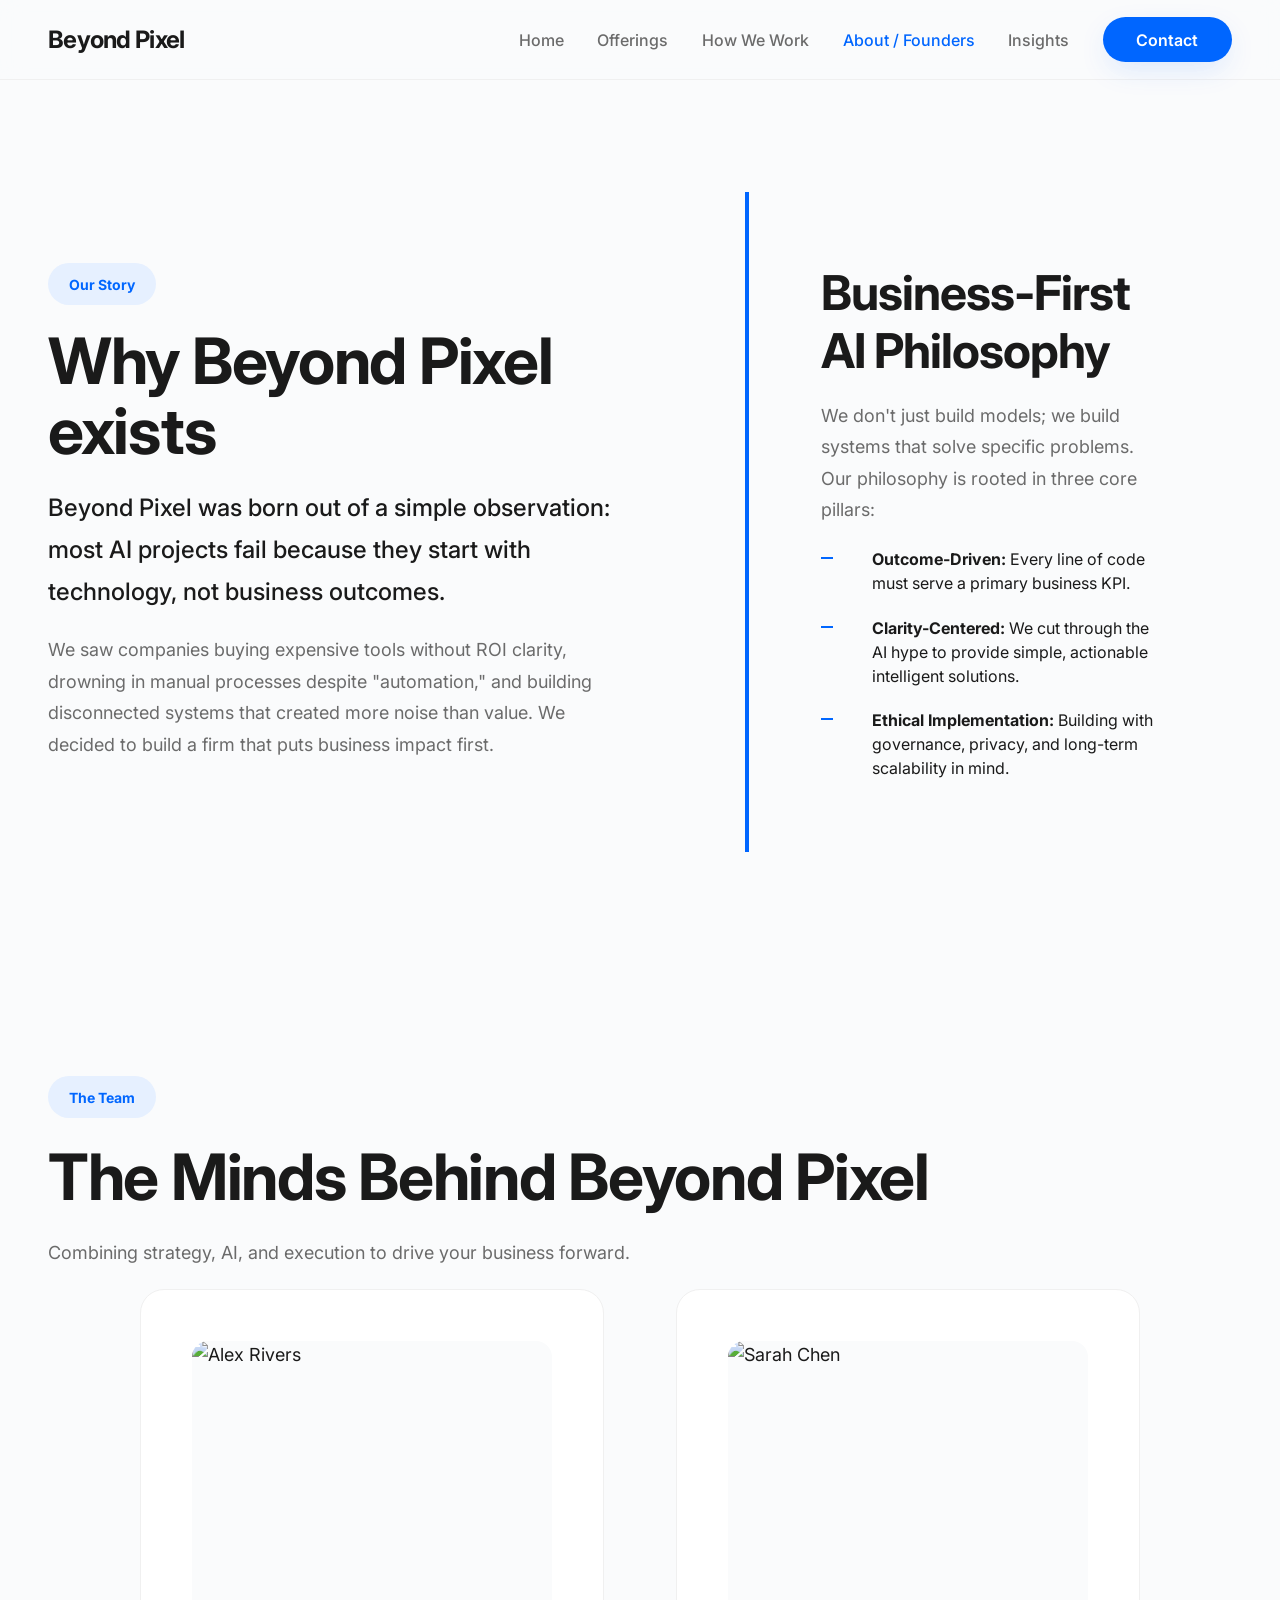
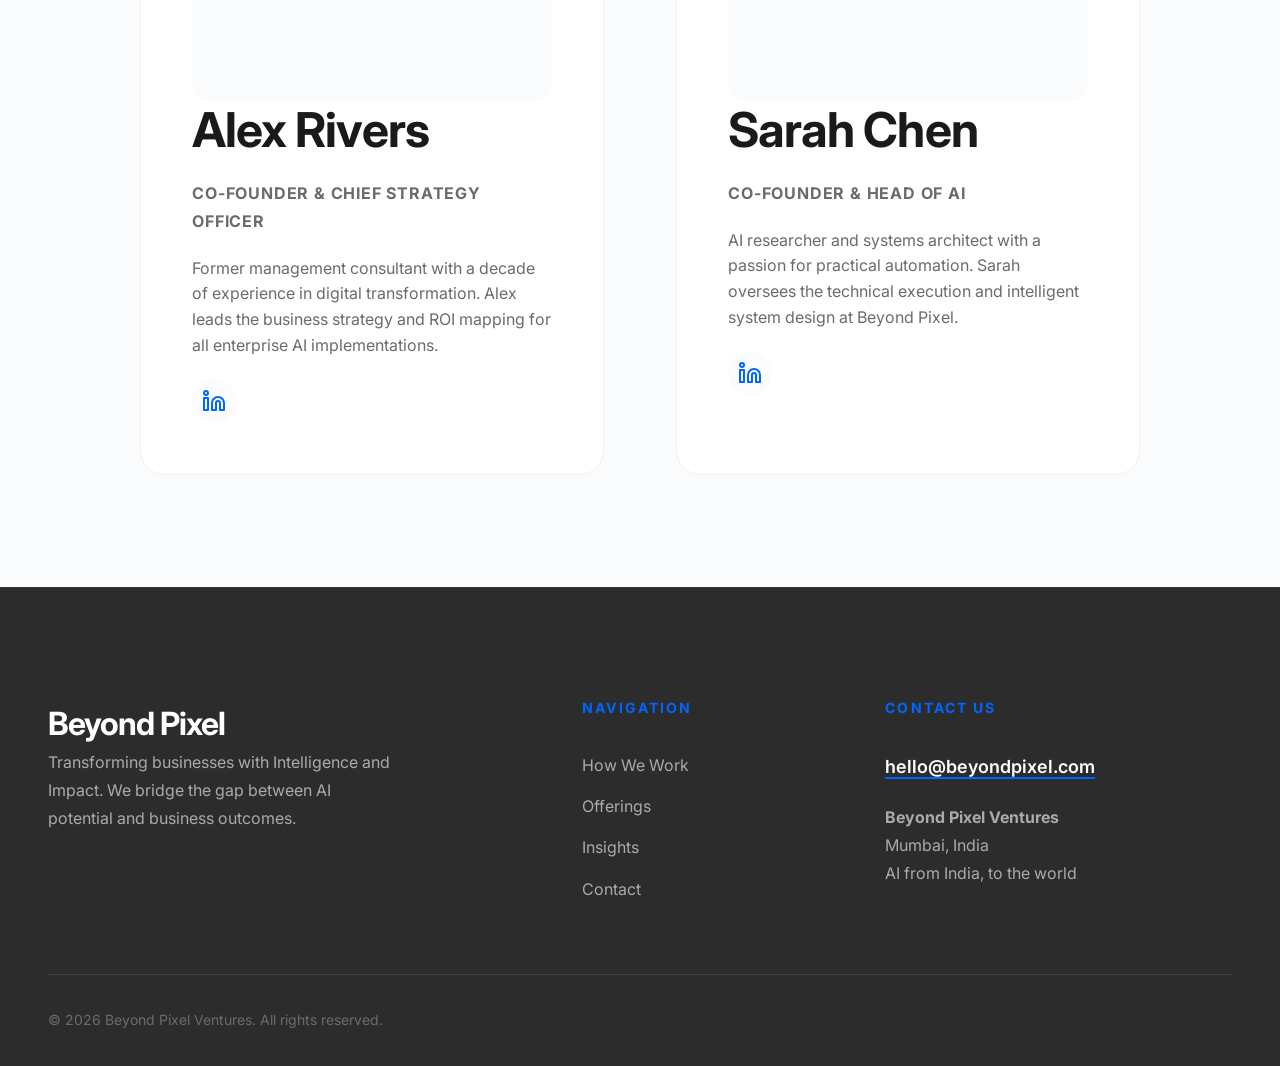
==== pages/about.html @ 6577a2a6 "First commit" ====
<!DOCTYPE html>
<html lang="en">

<head>
    <meta charset="UTF-8">
    <meta name="viewport" content="width=device-width, initial-scale=1.0">
    <meta name="description"
        content="About Beyond Pixel - Our Story and Founders. Discover why we believe in a business-first AI philosophy.">
    <title>About Us | Beyond Pixel</title>

    <!-- Google Fonts - Inter -->
    <link rel="preconnect" href="https://fonts.googleapis.com">
    <link rel="preconnect" href="https://fonts.gstatic.com" crossorigin>
    <link href="https://fonts.googleapis.com/css2?family=Inter:wght@400;500;600;700&display=swap" rel="stylesheet">

    <!-- Stylesheets -->
    <link rel="stylesheet" href="../CSS/about.css">
    <link rel="stylesheet" href="../CSS/style.css">

<body>
    <!-- Sticky Navigation -->
    <nav class="nav" id="navbar">
        <div class="nav-container">
            <a href="index.html" class="nav-logo">Beyond Pixel</a>

            <ul class="nav-menu" id="navMenu">
                <li><a href="../index.html#home" class="nav-link">Home</a></li>
                <li><a href="offerings.html" class="nav-link">Offerings</a></li>
                <li><a href="../index.html#how-we-work" class="nav-link">How We Work</a></li>
                <li><a href="about.html" class="nav-link active">About / Founders</a></li>
                <li><a href="../index.html#insights" class="nav-link">Insights</a></li>
                <li><a href="contact.html" class="btn btn-primary">Contact</a></li>
            </ul>

            <button class="nav-toggle" id="navToggle" aria-label="Toggle navigation">
                <span></span>
                <span></span>
                <span></span>
            </button>
        </div>
    </nav>

    <!-- Section 1: Company Story -->
    <section class="company-story section-lg">
        <div class="container">
            <div class="story-grid">
                <div class="story-content fade-in">
                    <span class="offering-label">Our Story</span>
                    <h1 class="mb-lg">Why Beyond Pixel exists</h1>
                    <p class="lead">Beyond Pixel was born out of a simple observation: most AI projects fail because
                        they start with technology, not business outcomes.</p>
                    <p>We saw companies buying expensive tools without ROI clarity, drowning in manual processes despite
                        "automation," and building disconnected systems that created more noise than value. We decided
                        to build a firm that puts business impact first.</p>
                </div>
                <div class="story-philosophy fade-in">
                    <div class="philosophy-card card">
                        <h3 class="text-accent">Business-First AI Philosophy</h3>
                        <p>We don't just build models; we build systems that solve specific problems. Our philosophy is
                            rooted in three core pillars:</p>
                        <ul class="philosophy-list mt-md">
                            <li>
                                <strong>Outcome-Driven:</strong> Every line of code must serve a primary business KPI.
                            </li>
                            <li>
                                <strong>Clarity-Centered:</strong> We cut through the AI hype to provide simple,
                                actionable intelligent solutions.
                            </li>
                            <li>
                                <strong>Ethical Implementation:</strong> Building with governance, privacy, and
                                long-term scalability in mind.
                            </li>
                        </ul>
                    </div>
                </div>
            </div>
        </div>
    </section>

    <!-- Section 2: Founders -->
    <section class="founders-section section-lg">
        <div class="container">
            <div class="section-header text-center mb-3xl">
                <span class="offering-label">The Team</span>
                <h2 class="fade-in">The Minds Behind Beyond Pixel</h2>
                <p class="text-secondary mt-sm fade-in">Combining strategy, AI, and execution to drive your business
                    forward.</p>
            </div>

            <div class="founders-grid">
                <!-- Founder 1 -->
                <div class="founder-card fade-in">
                    <div class="founder-image-container">
                        <img src="C:/Users/nagar/.gemini/antigravity/brain/c5e9b186-e74f-44e8-b6fa-d5fc8478a3ed/founder_male_headshot_1768330649052.png"
                            alt="Alex Rivers" class="founder-image">
                    </div>
                    <div class="founder-info text-center mt-lg">
                        <h3>Alex Rivers</h3>
                        <p class="founder-role text-accent">Co-Founder & Chief Strategy Officer</p>
                        <p class="founder-bio mt-md">Former management consultant with a decade of experience in digital
                            transformation. Alex leads the business strategy and ROI mapping for all enterprise AI
                            implementations.</p>
                        <a href="#" class="linkedin-link mt-md">
                            <svg width="24" height="24" viewBox="0 0 24 24" fill="none" stroke="currentColor"
                                stroke-width="2" stroke-linecap="round" stroke-linejoin="round">
                                <path
                                    d="M16 8a6 6 0 0 1 6 6v7h-4v-7a2 2 0 0 0-2-2 2 2 0 0 0-2 2v7h-4v-7a6 6 0 0 1 6-6z" />
                                <rect x="2" y="9" width="4" height="12" />
                                <circle cx="4" cy="4" r="2" />
                            </svg>
                        </a>
                    </div>
                </div>

                <!-- Founder 2 -->
                <div class="founder-card fade-in">
                    <div class="founder-image-container">
                        <img src="C:/Users/nagar/.gemini/antigravity/brain/c5e9b186-e74f-44e8-b6fa-d5fc8478a3ed/founder_female_headshot_1768330670884.png"
                            alt="Sarah Chen" class="founder-image">
                    </div>
                    <div class="founder-info text-center mt-lg">
                        <h3>Sarah Chen</h3>
                        <p class="founder-role text-accent">Co-Founder & Head of AI</p>
                        <p class="founder-bio mt-md">AI researcher and systems architect with a passion for practical
                            automation. Sarah oversees the technical execution and intelligent system design at Beyond
                            Pixel.</p>
                        <a href="#" class="linkedin-link mt-md">
                            <svg width="24" height="24" viewBox="0 0 24 24" fill="none" stroke="currentColor"
                                stroke-width="2" stroke-linecap="round" stroke-linejoin="round">
                                <path
                                    d="M16 8a6 6 0 0 1 6 6v7h-4v-7a2 2 0 0 0-2-2 2 2 0 0 0-2 2v7h-4v-7a6 6 0 0 1 6-6z" />
                                <rect x="2" y="9" width="4" height="12" />
                                <circle cx="4" cy="4" r="2" />
                            </svg>
                        </a>
                    </div>
                </div>
            </div>
        </div>
    </section>

    <!-- Footer -->
    <footer class="footer">
        <div class="container">
            <div class="footer-grid">
                <!-- Left: Logo & Positioning -->
                <div class="footer-brand">
                    <a href="../index.html" class="nav-logo">Beyond Pixel</a>
                    <p class="mt-sm">Transforming businesses with Intelligence and Impact. We bridge the gap between AI
                        potential and business outcomes.</p>
                </div>

                <!-- Center: Navigation Links -->
                <div class="footer-links">
                    <h4>Navigation</h4>
                 <ul>
                        <li><a href="../index.html#how-we-work">How We Work</a></li>
                        <li><a href="offerings.html">Offerings</a></li>
                        <li><a href="../index.html#insights">Insights</a></li>
                        <li><a href="../index.html#contact">Contact</a></li>
                    </ul>
                </div>

                <!-- Right: Contact & Address -->
                <div class="footer-address">
                    <h4>Contact Us</h4>
                    <p><a href="mailto:hello@beyondpixel.com" class="footer-email">hello@beyondpixel.com</a></p>
                    <div class="address-block mt-md">
                        <strong>Beyond Pixel Ventures</strong><br>
                        Mumbai, India<br>
                        <span class="text-accent">AI from India, to the world</span>
                    </div>
                </div>
            </div>

            <div class="footer-bottom text-center">
                <p>&copy; 2026 Beyond Pixel Ventures. All rights reserved.</p>
            </div>
        </div>
    </footer>

    <!-- JavaScript -->
    <script src="../JS/script.js"></script>
</body>

</html>
---- CSS/about.css ----
/* ============================================
   ABOUT PAGE SPECIFIC
   ============================================ */
.story-grid {
  display: grid;
  grid-template-columns: 1.2fr 1fr;
  gap: var(--space-3xl);
  align-items: center;
}

.story-content h1 {
  font-size: var(--font-size-3xl);
  line-height: 1.1;
}

.story-content .lead {
  font-size: var(--font-size-lg);
  font-weight: var(--font-weight-medium);
  color: var(--color-text-primary);
  margin-bottom: var(--space-md);
}

.philosophy-card {
  padding: var(--space-2xl);
  border-left: 4px solid var(--color-accent);
}

.philosophy-list {
  list-style: none;
  display: flex;
  flex-direction: column;
  gap: var(--space-md);
}

.philosophy-list li {
  position: relative;
  padding-left: var(--space-xl);
  font-size: var(--font-size-sm);
}

.philosophy-list li::before {
  content: '';
  position: absolute;
  left: 0;
  top: 10px;
  width: 12px;
  height: 2px;
  background-color: var(--color-accent);
}

/* Founders Section */
.founders-grid {
  display: grid;
  grid-template-columns: 1fr 1fr;
  gap: var(--space-2xl);
  max-width: 1000px;
  margin: 0 auto;
}

.founder-card {
  background-color: var(--color-primary-pure);
  border: 1px solid var(--color-border-light);
  border-radius: var(--radius-2xl);
  padding: var(--space-xl);
  transition: all var(--transition-base);
}

.founder-card:hover {
  transform: translateY(-8px);
  box-shadow: var(--shadow-xl);
  border-color: var(--color-border);
}

.founder-image-container {
  width: 100%;
  aspect-ratio: 1/1;
  border-radius: var(--radius-xl);
  overflow: hidden;
  background-color: var(--color-primary);
}

.founder-image {
  width: 100%;
  height: 100%;
  object-fit: cover;
  transition: transform var(--transition-smooth);
}

.founder-card:hover .founder-image {
  transform: scale(1.05);
}

.founder-role {
  font-size: var(--font-size-sm);
  font-weight: var(--font-weight-bold);
  text-transform: uppercase;
  letter-spacing: 0.05em;
}

.founder-bio {
  font-size: var(--font-size-sm);
  line-height: 1.6;
  color: var(--color-text-secondary);
}

.linkedin-link {
  display: inline-flex;
  align-items: center;
  justify-content: center;
  width: 44px;
  height: 44px;
  border-radius: var(--radius-full);
  background-color: var(--color-primary);
  color: var(--color-accent);
  transition: all var(--transition-base);
}

.linkedin-link:hover {
  background-color: var(--color-accent);
  color: var(--color-primary-pure);
  transform: translateY(-3px);
}

@media (max-width: 1024px) {
  .story-grid {
    grid-template-columns: 1fr;
    text-align: center;
  }
  
  .philosophy-card {
    text-align: left;
  }
}

@media (max-width: 768px) {
  .founders-grid {
    grid-template-columns: 1fr;
  }
}
---- CSS/style.css ----
/* ============================================
   BEYOND PIXEL - DESIGN SYSTEM
   Global Design Direction Implementation
   ============================================ */

/* ============================================
   CSS CUSTOM PROPERTIES (Design Tokens)
   ============================================ */
:root {
  /* Color Palette */
  --color-primary: #FAFBFC;           /* Off-white */
  --color-primary-pure: #FFFFFF;      /* Pure white */
  --color-accent: #0066FF;            /* Electric Blue */
  --color-accent-hover: #0052CC;      /* Darker blue for hover */
  --color-accent-light: #E6F0FF;      /* Light blue for backgrounds */
  --color-secondary: #2C2C2C;         /* Charcoal */
  --color-secondary-light: #4A4A4A;   /* Medium grey */
  --color-text-primary: #1A1A1A;      /* Almost black */
  --color-text-secondary: #6B6B6B;    /* Medium grey text */
  --color-text-muted: #9E9E9E;        /* Light grey text */
  --color-border: #E5E5E5;            /* Subtle borders */
  --color-border-light: #F0F0F0;      /* Very subtle borders */
  
  /* Typography */
  --font-primary: 'Inter', -apple-system, BlinkMacSystemFont, 'Segoe UI', sans-serif;
  --font-weight-regular: 400;
  --font-weight-medium: 500;
  --font-weight-semibold: 600;
  --font-weight-bold: 700;
  
  /* Font Sizes - Fluid Typography */
  --font-size-xs: clamp(0.75rem, 0.7rem + 0.25vw, 0.875rem);
  --font-size-sm: clamp(0.875rem, 0.8rem + 0.375vw, 1rem);
  --font-size-base: clamp(1rem, 0.95rem + 0.25vw, 1.125rem);
  --font-size-lg: clamp(1.125rem, 1rem + 0.625vw, 1.5rem);
  --font-size-xl: clamp(1.5rem, 1.3rem + 1vw, 2rem);
  --font-size-2xl: clamp(2rem, 1.6rem + 2vw, 3rem);
  --font-size-3xl: clamp(2.5rem, 2rem + 2.5vw, 4rem);
  --font-size-4xl: clamp(3rem, 2.5rem + 2.5vw, 5rem);
  
  /* Line Heights */
  --line-height-tight: 1.2;
  --line-height-normal: 1.5;
  --line-height-relaxed: 1.75;
  
  /* Spacing Scale */
  --space-xs: clamp(0.5rem, 0.45rem + 0.25vw, 0.75rem);
  --space-sm: clamp(0.75rem, 0.7rem + 0.25vw, 1rem);
  --space-md: clamp(1rem, 0.9rem + 0.5vw, 1.5rem);
  --space-lg: clamp(1.5rem, 1.3rem + 1vw, 2.5rem);
  --space-xl: clamp(2rem, 1.6rem + 2vw, 4rem);
  --space-2xl: clamp(3rem, 2.5rem + 2.5vw, 5rem);
  --space-3xl: clamp(4rem, 3rem + 5vw, 8rem);
  
  /* Layout */
  --container-max-width: 1400px;
  --container-padding: clamp(1.5rem, 4vw, 3rem);
  --nav-height: 80px;
  
  /* Border Radius */
  --radius-sm: 4px;
  --radius-md: 8px;
  --radius-lg: 12px;
  --radius-xl: 16px;
  --radius-2xl: 24px;
  --radius-full: 9999px;
  
  /* Shadows */
  --shadow-sm: 0 1px 2px 0 rgba(0, 0, 0, 0.05);
  --shadow-md: 0 4px 6px -1px rgba(0, 0, 0, 0.05), 0 2px 4px -1px rgba(0, 0, 0, 0.03);
  --shadow-lg: 0 10px 15px -3px rgba(0, 0, 0, 0.05), 0 4px 6px -2px rgba(0, 0, 0, 0.03);
  --shadow-xl: 0 20px 25px -5px rgba(0, 0, 0, 0.05), 0 10px 10px -5px rgba(0, 0, 0, 0.02);
  --shadow-accent: 0 10px 30px -5px rgba(0, 102, 255, 0.15);
  
  /* Transitions */
  --transition-fast: 150ms cubic-bezier(0.4, 0, 0.2, 1);
  --transition-base: 250ms cubic-bezier(0.4, 0, 0.2, 1);
  --transition-slow: 350ms cubic-bezier(0.4, 0, 0.2, 1);
  --transition-smooth: 500ms cubic-bezier(0.4, 0, 0.2, 1);
  
  /* Z-index Scale */
  --z-base: 1;
  --z-dropdown: 100;
  --z-sticky: 200;
  --z-fixed: 300;
  --z-modal-backdrop: 400;
  --z-modal: 500;
  --z-popover: 600;
  --z-tooltip: 700;
}

/* ============================================
   RESET & BASE STYLES
   ============================================ */
*, *::before, *::after {
  box-sizing: border-box;
  margin: 0;
  padding: 0;
}

html {
  font-size: 16px;
  scroll-behavior: smooth;
  -webkit-font-smoothing: antialiased;
  -moz-osx-font-smoothing: grayscale;
}

body {
  font-family: var(--font-primary);
  font-size: var(--font-size-base);
  font-weight: var(--font-weight-regular);
  line-height: var(--line-height-normal);
  color: var(--color-text-primary);
  background-color: var(--color-primary);
  overflow-x: hidden;
}

/* ============================================
   TYPOGRAPHY SYSTEM
   ============================================ */
h1, h2, h3, h4, h5, h6 {
  font-weight: var(--font-weight-bold);
  line-height: var(--line-height-tight);
  color: var(--color-text-primary);
  margin-bottom: var(--space-md);
  letter-spacing: -0.02em;
}

h1 { font-size: var(--font-size-4xl); }
h2 { font-size: var(--font-size-3xl); }
h3 { font-size: var(--font-size-2xl); }
h4 { font-size: var(--font-size-xl); }
h5 { font-size: var(--font-size-lg); }
h6 { font-size: var(--font-size-base); font-weight: var(--font-weight-semibold); }

p {
  margin-bottom: var(--space-md);
  color: var(--color-text-secondary);
  line-height: var(--line-height-relaxed);
}

a {
  color: var(--color-accent);
  text-decoration: none;
  transition: color var(--transition-base);
}

a:hover { color: var(--color-accent-hover); }

/* ============================================
   LAYOUT COMPONENTS
   ============================================ */

/* Container */
.container {
  max-width: var(--container-max-width);
  margin: 0 auto;
  padding: 0 var(--container-padding);
  width: 100%;
}

/* Section Spacing */
section {
  padding: var(--space-3xl) 0;
}

/* ============================================
   NAVIGATION
   ============================================ */
.nav {
  position: sticky;
  top: 0;
  left: 0;
  right: 0;
  height: var(--nav-height);
  background-color: rgba(250, 251, 252, 0.85);
  backdrop-filter: blur(12px);
  -webkit-backdrop-filter: blur(12px);
  border-bottom: 1px solid var(--color-border-light);
  z-index: var(--z-sticky);
  transition: all var(--transition-base);
}

.nav.scrolled {
  background-color: rgba(250, 251, 252, 0.95);
  box-shadow: var(--shadow-md);
}

.nav-container {
  max-width: var(--container-max-width);
  margin: 0 auto;
  padding: 0 var(--container-padding);
  height: 100%;
  display: flex;
  align-items: center;
  justify-content: space-between;
}

.nav-logo {
  font-size: var(--font-size-lg);
  font-weight: var(--font-weight-bold);
  color: var(--color-text-primary);
  letter-spacing: -0.03em;
}

.nav-menu {
  display: flex;
  align-items: center;
  gap: var(--space-lg);
  list-style: none;
}

.nav-link {
  font-size: var(--font-size-sm);
  font-weight: var(--font-weight-medium);
  color: var(--color-text-secondary);
  position: relative;
  transition: color var(--transition-base);
}

.nav-link:hover { color: var(--color-text-primary); }

.nav-link::after {
  content: '';
  position: absolute;
  bottom: -4px;
  left: 0;
  width: 0;
  height: 2px;
  background-color: var(--color-accent);
  transition: width var(--transition-base);
}

.nav-link:hover::after { width: 100%; }

/* Mobile Menu Toggle */
.nav-toggle {
  display: none;
  background: none;
  border: none;
  cursor: pointer;
  padding: var(--space-xs);
}

.nav-toggle span {
  display: block;
  width: 24px;
  height: 2px;
  background-color: var(--color-text-primary);
  margin: 5px 0;
  transition: all var(--transition-base);
}

/* ============================================
   BUTTONS
   ============================================ */
.btn {
  display: inline-flex;
  align-items: center;
  justify-content: center;
  gap: var(--space-xs);
  padding: var(--space-sm) var(--space-lg);
  font-family: var(--font-primary);
  font-size: var(--font-size-sm);
  font-weight: var(--font-weight-semibold);
  line-height: 1;
  text-align: center;
  border: none;
  border-radius: var(--radius-full);
  cursor: pointer;
  transition: all var(--transition-base);
  white-space: nowrap;
}

.btn-primary {
  background-color: var(--color-accent);
  color: var(--color-primary-pure);
  box-shadow: var(--shadow-accent);
}

.btn-primary:hover {
  background-color: var(--color-accent-hover);
  transform: translateY(-2px);
  color: white;
  box-shadow: 0 15px 35px -5px rgba(0, 102, 255, 0.25);
}

.btn-secondary {
  background-color: transparent;
  color: var(--color-text-primary);
  border: 1px solid var(--color-border);
}

.btn-secondary:hover {
  background-color: var(--color-primary-pure);
  border-color: var(--color-text-primary);
  transform: translateY(-2px);
  box-shadow: var(--shadow-md);
}

.btn-lg {
  padding: var(--space-md) var(--space-xl);
  font-size: var(--font-size-base);
}
.active{
  color: var(--color-accent);
}

/* ============================================
   ANIMATIONS
   ============================================ */

@keyframes fadeIn {
  from { opacity: 0; transform: translateY(20px); }
  to { opacity: 1; transform: translateY(0); }
}

.fade-in, .pain-point-item { 
  opacity: 0; 
  transform: translateY(20px); 
}

.fade-in.visible, .pain-point-item.visible { 
  opacity: 1; 
  transform: translateY(0);
  transition: opacity 0.8s ease-out, transform 0.8s ease-out;
}

/* Staggered transition for pain points */
.pain-point-item:nth-child(1) { transition-delay: 0.1s; }
.pain-point-item:nth-child(2) { transition-delay: 0.2s; }
.pain-point-item:nth-child(3) { transition-delay: 0.3s; }
.pain-point-item:nth-child(4) { transition-delay: 0.4s; }

@keyframes float {
  0%, 100% { transform: translateY(0px); }
  50% { transform: translateY(-20px); }
}

/* ============================================
   RESPONSIVE DESIGN (BASE)
   ============================================ */
@media (max-width: 1024px) {
  :root { --nav-height: 70px; }
  
  .nav-menu {
    position: fixed;
    top: var(--nav-height);
    left: 0;
    right: 0;
    background-color: var(--color-primary-pure);
    flex-direction: column;
    padding: var(--space-lg);
    box-shadow: var(--shadow-xl);
    transform: translateY(-100%);
    opacity: 0;
    visibility: hidden;
    transition: all var(--transition-base);
  }
  
  .nav-menu.active {
    transform: translateY(0);
    opacity: 1;
    visibility: visible;
  }
  
  .nav-toggle { display: block; }
}

@media (max-width: 768px) {
  :root { --nav-height: 60px; }
  section { padding: var(--space-2xl) 0; }
}

/* ============================================
   HERO SECTION
   ============================================ */
.hero {
  min-height: calc(100vh - var(--nav-height));
  display: flex;
  align-items: center;
  padding: 20px 0;
}

.hero-grid {
  display: grid;
  grid-template-columns: 1fr 1fr;
  gap: var(--space-3xl);
  align-items: center;
}

.hero-content { max-width: 700px; }
.hero-title { margin-bottom: var(--space-md); }

.hero-subheadline {
  font-size: var(--font-size-xl);
  font-weight: var(--font-weight-medium);
  color: var(--color-accent);
  margin-bottom: var(--space-lg);
  line-height: var(--line-height-tight);
}

.hero-description {
  font-size: var(--font-size-lg);
  color: var(--color-text-secondary);
  margin-bottom: var(--space-xl);
  max-width: 600px;
  line-height: var(--line-height-relaxed);
}

.hero-actions {
  display: flex;
  gap: var(--space-md);
  flex-wrap: wrap;
}

/* Hero Visual */
.hero-visual {
  position: relative;
  display: flex;
  align-items: center;
  justify-content: center;
}

.hero-visual-container {
  position: relative;
  width: 100%;
  max-width: 600px;
  animation: float 6s ease-in-out infinite;
}

.hero-image {
  width: 100%;
  height: auto;
  display: block;
  filter: drop-shadow(0 20px 40px rgba(0, 102, 255, 0.1));
}

.visual-overlay {
  position: absolute;
  top: 50%;
  left: 50%;
  transform: translate(-50%, -50%);
  width: 120%;
  height: 120%;
  background: radial-gradient(circle, rgba(0, 102, 255, 0.05) 0%, transparent 70%);
  pointer-events: none;
  z-index: -1;
}

/* Hero Responsive */
@media (max-width: 1024px) {
  .hero-grid { grid-template-columns: 1fr; gap: var(--space-xl); }
  .hero-visual { order: -1; }
  .hero-visual-container { max-width: 400px; margin: 0 auto; }
}

@media (max-width: 768px) {
  .hero { min-height: auto; padding: var(--space-2xl) 0; }
  .hero-actions { flex-direction: column; width: 100%; }
  .hero-actions .btn { width: 100%; }
}

/* ============================================
   PROBLEM STATEMENT SECTION
   ============================================ */
.problem-section {
  background-color: var(--color-primary-pure);
  border-top: 1px solid var(--color-border-light);
  border-bottom: 1px solid var(--color-border-light);
}

.problem-headline {
  max-width: 800px;
  margin-left: auto;
  margin-right: auto;
  font-size: var(--font-size-3xl);
  line-height: 1.1;
}

.pain-points-grid {
  display: grid;
  grid-template-columns: repeat(4, 1fr);
  gap: var(--space-xl);
  max-width: 1200px;
  margin-left: auto;
  margin-right: auto;
}

.pain-point-item {
  display: flex;
  flex-direction: column;
  align-items: center;
  gap: var(--space-md);
  padding: var(--space-lg);
  transition: all var(--transition-base);
}

.pain-point-icon {
  color: var(--color-accent);
  display: flex;
  align-items: center;
  justify-content: center;
  width: 64px;
  height: 64px;
  background-color: var(--color-accent-light);
  border-radius: var(--radius-lg);
  margin-bottom: var(--space-sm);
  transition: all var(--transition-base);
}

.pain-point-item:hover .pain-point-icon {
  transform: translateY(-5px);
  background-color: var(--color-accent);
  color: var(--color-primary-pure);
  box-shadow: var(--shadow-accent);
}

.pain-point-text {
  font-size: var(--font-size-sm);
  font-weight: var(--font-weight-medium);
  color: var(--color-text-primary);
  line-height: 1.4;
  margin-bottom: 0;
}

@media (max-width: 1024px) {
  .pain-points-grid {
    grid-template-columns: repeat(2, 1fr);
  }
}

@media (max-width: 640px) {
  .pain-points-grid {
    grid-template-columns: 1fr;
    gap: var(--space-md);
  }
  
  .pain-point-item {
    padding: var(--space-md);
  }
}

/* ============================================
   OFFERINGS SECTION
   ============================================ */
.offerings-section {
  background-color: var(--color-primary);
}

.offerings-grid {
  display: grid;
  grid-template-columns: 1fr 1fr;
  gap: var(--space-2xl);
  max-width: 1200px;
  margin: 0 auto;
}

.offering-card {
  background-color: var(--color-primary-pure);
  border: 1px solid var(--color-border-light);
  border-radius: var(--radius-2xl);
  padding: var(--space-2xl);
  display: flex;
  flex-direction: column;
  height: 100%;
  transition: transform var(--transition-base), box-shadow var(--transition-base);
}

.offering-card:hover {
  transform: translateY(-8px);
  box-shadow: var(--shadow-xl);
  border-color: var(--color-border);
}

.offering-label {
  display: inline-block;
  padding: var(--space-xs) var(--space-md);
  background-color: var(--color-accent-light);
  color: var(--color-accent);
  font-size: var(--font-size-xs);
  font-weight: var(--font-weight-bold);
  border-radius: var(--radius-full);
  margin-bottom: var(--space-md);
}

.offering-bullets {
  list-style: none;
  margin: var(--space-lg) 0;
  display: flex;
  flex-direction: column;
  gap: var(--space-sm);
}

.offering-bullets li {
  display: flex;
  align-items: center;
  gap: var(--space-sm);
  color: var(--color-text-secondary);
  font-size: var(--font-size-sm);
}

.offering-bullets li svg {
  color: var(--color-accent);
}

/* Pipeline Visual */
.pipeline-visual {
  display: flex;
  align-items: center;
  justify-content: space-between;
  padding: var(--space-lg);
  background-color: var(--color-primary);
  border-radius: var(--radius-xl);
  margin: var(--space-xl) 0;
}

.pipeline-step {
  display: flex;
  flex-direction: column;
  align-items: center;
  gap: var(--space-xs);
  text-align: center;
}

.pipeline-step .step-label {
  font-size: 10px;
  text-transform: uppercase;
  letter-spacing: 0.05em;
  font-weight: var(--font-weight-bold);
  color: var(--color-text-muted);
}

.pipeline-step .step-icon {
  width: 44px;
  height: 44px;
  background-color: var(--color-primary-pure);
  border-radius: var(--radius-md);
  display: flex;
  align-items: center;
  justify-content: center;
  color: var(--color-accent);
  box-shadow: var(--shadow-sm);
}

.pipeline-connector {
  flex-grow: 1;
  height: 2px;
  background: repeating-linear-gradient(90deg, var(--color-border) 0, var(--color-border) 4px, transparent 4px, transparent 8px);
  margin: 0 var(--space-sm);
  margin-top: 20px;
}

/* Framework Visual */
.framework-visual {
  display: grid;
  grid-template-columns: repeat(3, 1fr);
  gap: var(--space-md);
  margin: var(--space-xl) 0;
}

.framework-step {
  padding: var(--space-md);
  background-color: var(--color-primary);
  border-radius: var(--radius-lg);
  position: relative;
  display: flex;
  flex-direction: column;
  align-items: start;
}

.framework-number {
  width: 30px;
  height: 24px;
  background-color: var(--color-accent);
  color: var(--color-primary-pure);
  border-radius: var(--radius-full);
  display: flex;
  align-items: center;
  justify-content: center;
  font-size: 12px;
  font-weight: var(--font-weight-bold);
}

.framework-step h4 {
  font-size: var(--font-size-base);
  margin-bottom: var(--space-xs);
}

.framework-step p {
  font-size: 12px;
  line-height: 1.4;
  margin-bottom: 0;
}

@media (max-width: 1024px) {
  .offerings-grid {
    grid-template-columns: 1fr;
    gap: var(--space-xl);
  }
}

@media (max-width: 640px) {
  .framework-visual {
    grid-template-columns: 1fr;
  }
  
  .pipeline-visual {
    flex-direction: column;
    gap: var(--space-md);
  }
  
  .pipeline-connector {
    width: 2px;
    height: 20px;
    margin: 0;
  }
}

/* ============================================
   HOW WE WORK SECTION
   ============================================ */
.work-section {
  background-color: var(--color-primary-pure);
  border-top: 1px solid var(--color-border-light);
}

.work-steps-container {
  display: flex;
  justify-content: space-between;
  align-items: flex-start;
  max-width: 1200px;
  margin: 0 auto;
  gap: var(--space-md);
}

.work-step {
  flex: 1;
  text-align: center;
  display: flex;
  flex-direction: column;
  align-items: center;
  position: relative;
}

.work-icon-wrapper {
  width: 80px;
  height: 80px;
  background-color: var(--color-primary);
  border-radius: var(--radius-2xl);
  display: flex;
  align-items: center;
  justify-content: center;
  color: var(--color-accent);
  margin-bottom: var(--space-lg);
  position: relative;
  transition: all var(--transition-base);
  box-shadow: var(--shadow-sm);
}

.work-step:hover .work-icon-wrapper {
  color: var(--color-primary-pure);
  background-color: var(--color-accent);
  transform: scale(1.1);
  box-shadow: var(--shadow-accent);
}

.work-step-number {
  position: absolute;
  top: -5px;
  right: -5px;
  width: 28px;
  height: 28px;
  background-color: var(--color-secondary);
  color: var(--color-primary-pure);
  border-radius: var(--radius-full);
  display: flex;
  align-items: center;
  justify-content: center;
  font-size: 12px;
  font-weight: var(--font-weight-bold);
  border: 2px solid var(--color-primary-pure);
}

.work-step h4 {
  font-size: var(--font-size-base);
  margin-bottom: var(--space-sm);
  color: var(--color-text-primary);
}

.work-step p {
  font-size: var(--font-size-sm);
  color: var(--color-text-secondary);
  line-height: 1.5;
  max-width: 220px;
}

.work-connector {
  flex-grow: 1;
  height: 2px;
  background-color: var(--color-border-light);
  margin-top: 40px;
  position: relative;
}

.work-connector::after {
  content: '';
  position: absolute;
  top: 50%;
  right: 0;
  transform: translateY(-50%);
  width: 8px;
  height: 8px;
  border-top: 2px solid var(--color-border-light);
  border-right: 2px solid var(--color-border-light);
  transform: rotate(45deg) translateY(-50%);
}

@media (max-width: 1024px) {
  .work-steps-container {
    flex-wrap: wrap;
    gap: var(--space-xl);
  }
  
  .work-step {
    flex: 1 1 40%;
  }
  
  .work-connector {
    display: none;
  }
}

@media (max-width: 640px) {
  .work-step {
    flex: 1 1 100%;
  }
}

/* ============================================
   TRUST & CREDIBILITY SECTION
   ============================================ */
.trust-section {
  background-color: var(--color-primary);
}

.case-card {
  position: relative;
  background-color: var(--color-primary-pure);
  border: 1px solid var(--color-border-light);
  border-radius: var(--radius-xl);
  padding: var(--space-xl);
  height: 100%;
  display: flex;
  flex-direction: column;
  transition: all var(--transition-base);
  overflow: hidden;
}

.case-card:hover {
  transform: translateY(-5px);
  box-shadow: var(--shadow-lg);
  border-color: var(--color-border);
}

.case-card-badge {
  position: absolute;
  top: var(--space-md);
  right: var(--space-md);
  padding: 4px 12px;
  background-color: var(--color-secondary);
  color: var(--color-primary-pure);
  font-size: 10px;
  font-weight: var(--font-weight-bold);
  border-radius: var(--radius-full);
  text-transform: uppercase;
  letter-spacing: 1px;
}

.case-card-content h3 {
  font-size: var(--font-size-lg);
  margin-bottom: var(--space-sm);
  max-width: 90%;
}

.case-card-content p {
  font-size: var(--font-size-sm);
  margin-bottom: 0;
}

/* ============================================
   NEWSLETTER SECTION
   ============================================ */
.newsletter-section {
  background-color: var(--color-secondary);
  padding: var(--space-3xl) 0;
  color: var(--color-primary-pure);
}

.newsletter-grid {
  display: grid;
  grid-template-columns: 1fr 1fr;
  align-items: center;
  gap: var(--space-2xl);
}

.newsletter-content h2 {
  color: var(--color-primary-pure);
  margin-bottom: var(--space-sm);
}

.newsletter-content p {
  color: var(--color-text-muted);
  font-size: var(--font-size-base);
  margin-bottom: 0;
}

.newsletter-form {
  display: flex;
  gap: var(--space-sm);
  background-color: rgba(255, 255, 255, 0.05);
  padding: var(--space-xs);
  border-radius: var(--radius-full);
  border: 1px solid rgba(255, 255, 255, 0.1);
}

.newsletter-input {
  flex: 1;
  background: transparent;
  border: none;
  padding: 0 var(--space-lg);
  color: var(--color-primary-pure);
  font-family: var(--font-primary);
  font-size: var(--font-size-sm);
}

.newsletter-input:focus {
  outline: none;
}

.newsletter-input::placeholder {
  color: rgba(255, 255, 255, 0.4);
}

@media (max-width: 1024px) {
  .newsletter-grid {
    grid-template-columns: 1fr;
    text-align: center;
    gap: var(--space-xl);
  }
}

@media (max-width: 640px) {
  .newsletter-form {
    flex-direction: column;
    background: transparent;
    border: none;
    padding: 0;
    border-radius: 0;
    gap: var(--space-md);
  }
  
  .newsletter-input {
    background-color: rgba(255, 255, 255, 0.05);
    border: 1px solid rgba(255, 255, 255, 0.1);
    border-radius: var(--radius-full);
    height: 56px;
  }
  
  .newsletter-form .btn {
    width: 100%;
    height: 56px;
  }
}

/* ============================================
   FOOTER
   ============================================ */
.footer {
  background-color: var(--color-secondary);
  padding: var(--space-3xl) 0 var(--space-lg);
  color: var(--color-primary-pure);
  border-top: 1px solid rgba(255, 255, 255, 0.05);
}

.footer-grid {
  display: grid;
  grid-template-columns: 2fr 1fr 1.5fr;
  gap: var(--space-2xl);
  margin-bottom: var(--space-2xl);
}

.footer-brand .nav-logo {
  color: var(--color-primary-pure);
  font-size: var(--font-size-xl);
  margin-bottom: var(--space-sm);
  text-decoration: none;
  font-weight: var(--font-weight-bold);
}

.footer-brand p {
  max-width: 350px;
  font-size: var(--font-size-sm);
  color: rgba(255, 255, 255, 0.6);
  line-height: var(--line-height-relaxed);
}

.footer-links h4,
.footer-address h4 {
  font-size: var(--font-size-xs);
  font-weight: var(--font-weight-bold);
  text-transform: uppercase;
  letter-spacing: 0.15em;
  margin-bottom: var(--space-lg);
  color: var(--color-accent);
}

.footer-links ul {
  list-style: none;
  display: flex;
  flex-direction: column;
  gap: var(--space-sm);
}

.footer-links a {
  color: rgba(255, 255, 255, 0.6);
  font-size: var(--font-size-sm);
  text-decoration: none;
  transition: all var(--transition-base);
}

.footer-links a:hover {
  color: var(--color-primary-pure);
  padding-left: 5px;
}

.footer-email {
  font-size: var(--font-size-base);
  font-weight: var(--font-weight-semibold);
  color: var(--color-primary-pure);
  text-decoration: none;
  border-bottom: 2px solid var(--color-accent);
  transition: all var(--transition-base);
}

.footer-email:hover {
  background-color: var(--color-accent);
  color: var(--color-primary-pure);
  padding: 2px 8px;
  border-radius: 4px;
}

.address-block {
  font-size: var(--font-size-sm);
  color: rgba(255, 255, 255, 0.6);
  line-height: var(--line-height-relaxed);
}

.footer-bottom {
  padding-top: var(--space-lg);
  border-top: 1px solid rgba(255, 255, 255, 0.1);
}

.footer-bottom p {
  font-size: var(--font-size-xs);
  color: rgba(255, 255, 255, 0.3);
  margin-bottom: 0;
}

@media (max-width: 1024px) {
  .footer-grid {
    grid-template-columns: 1fr 1fr;
    gap: var(--space-xl);
  }
}

@media (max-width: 640px) {
  .footer-grid {
    grid-template-columns: 1fr;
    text-align: center;
  }
  
  .footer-brand p {
    margin: var(--space-sm) auto 0;
  }
  
  .footer-links ul {
    align-items: center;
  }
}

/* ============================================
   ACCESSIBILITY & UTILS
   ============================================ */
.sr-only {
  position: absolute;
  width: 1px;
  height: 1px;
  padding: 0;
  margin: -1px;
  overflow: hidden;
  clip: rect(0, 0, 0, 0);
  white-space: nowrap;
  border-width: 0;
}

*:focus-visible {
  outline: 2px solid var(--color-accent);
  outline-offset: 2px;
}

@media (prefers-reduced-motion: reduce) {
  *, *::before, *::after {
    animation-duration: 0.01ms !important;
    animation-iteration-count: 1 !important;
    transition-duration: 0.01ms !important;
  }
}
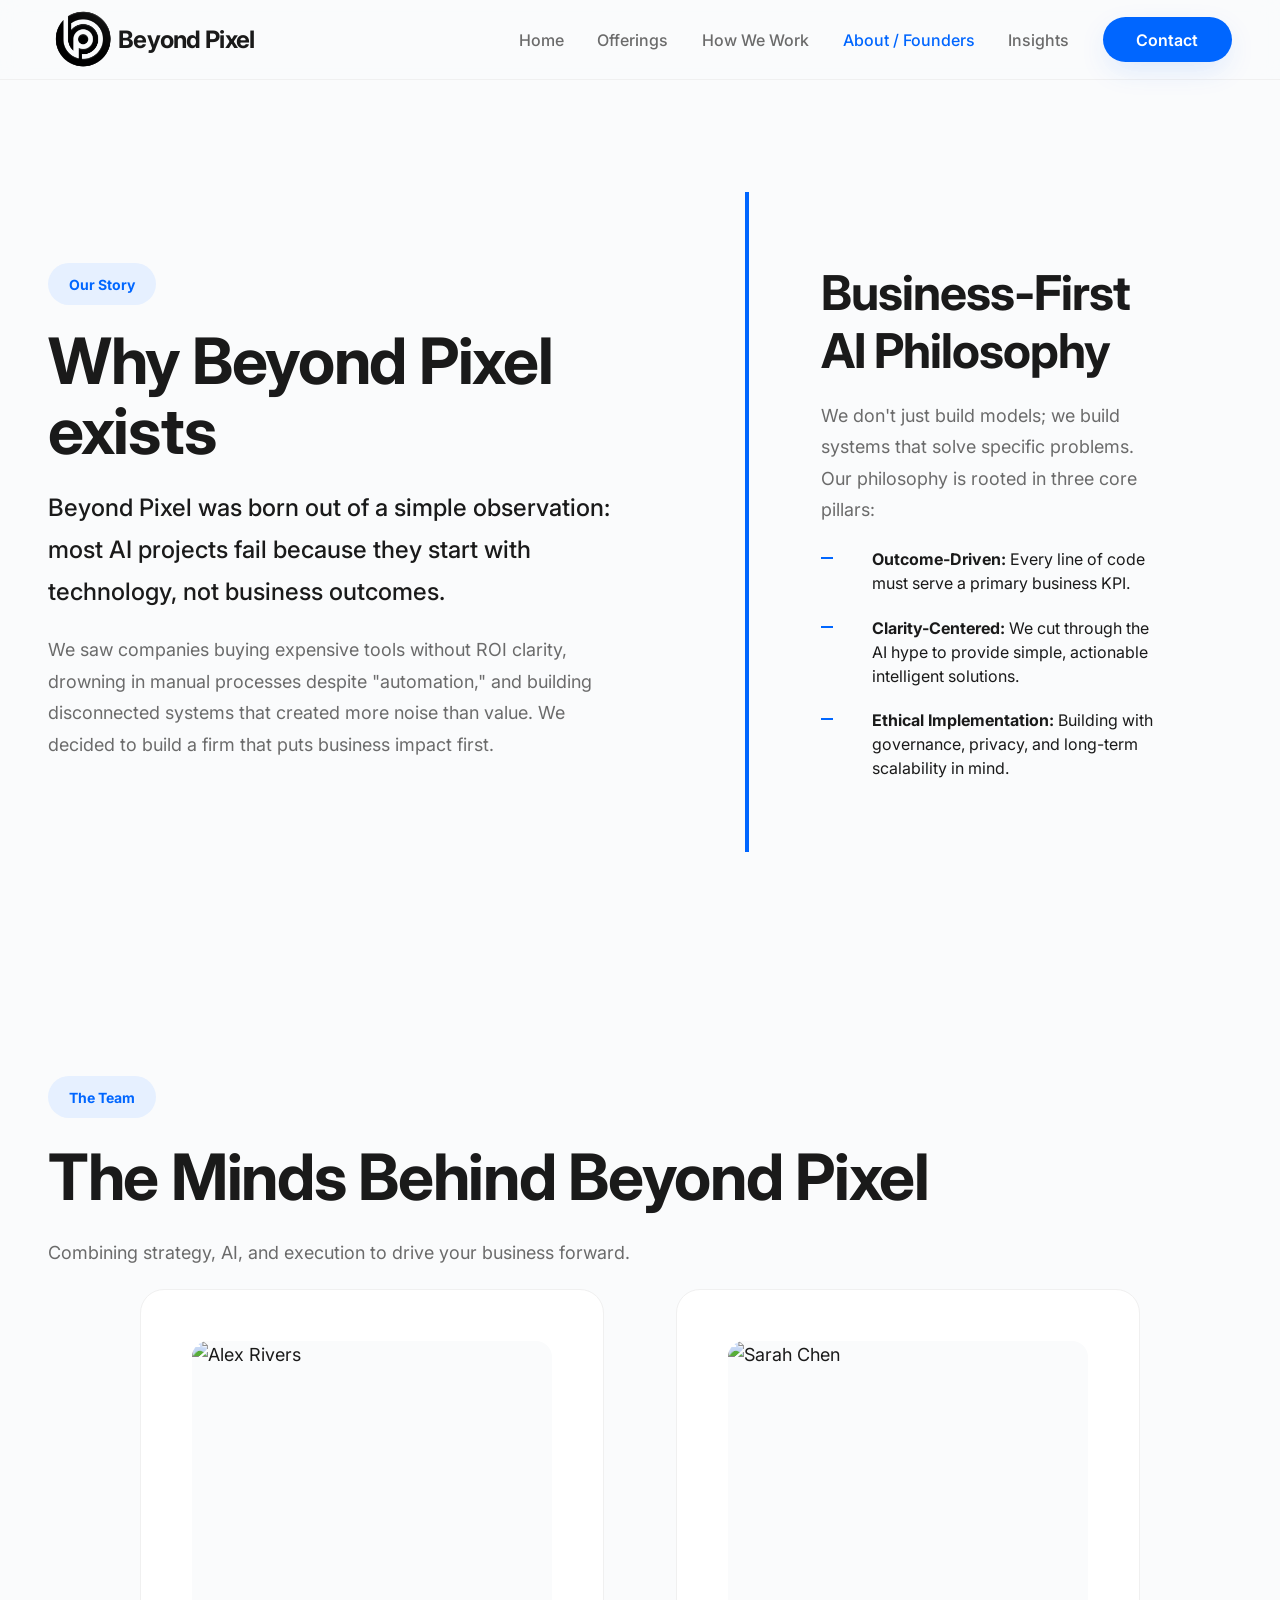
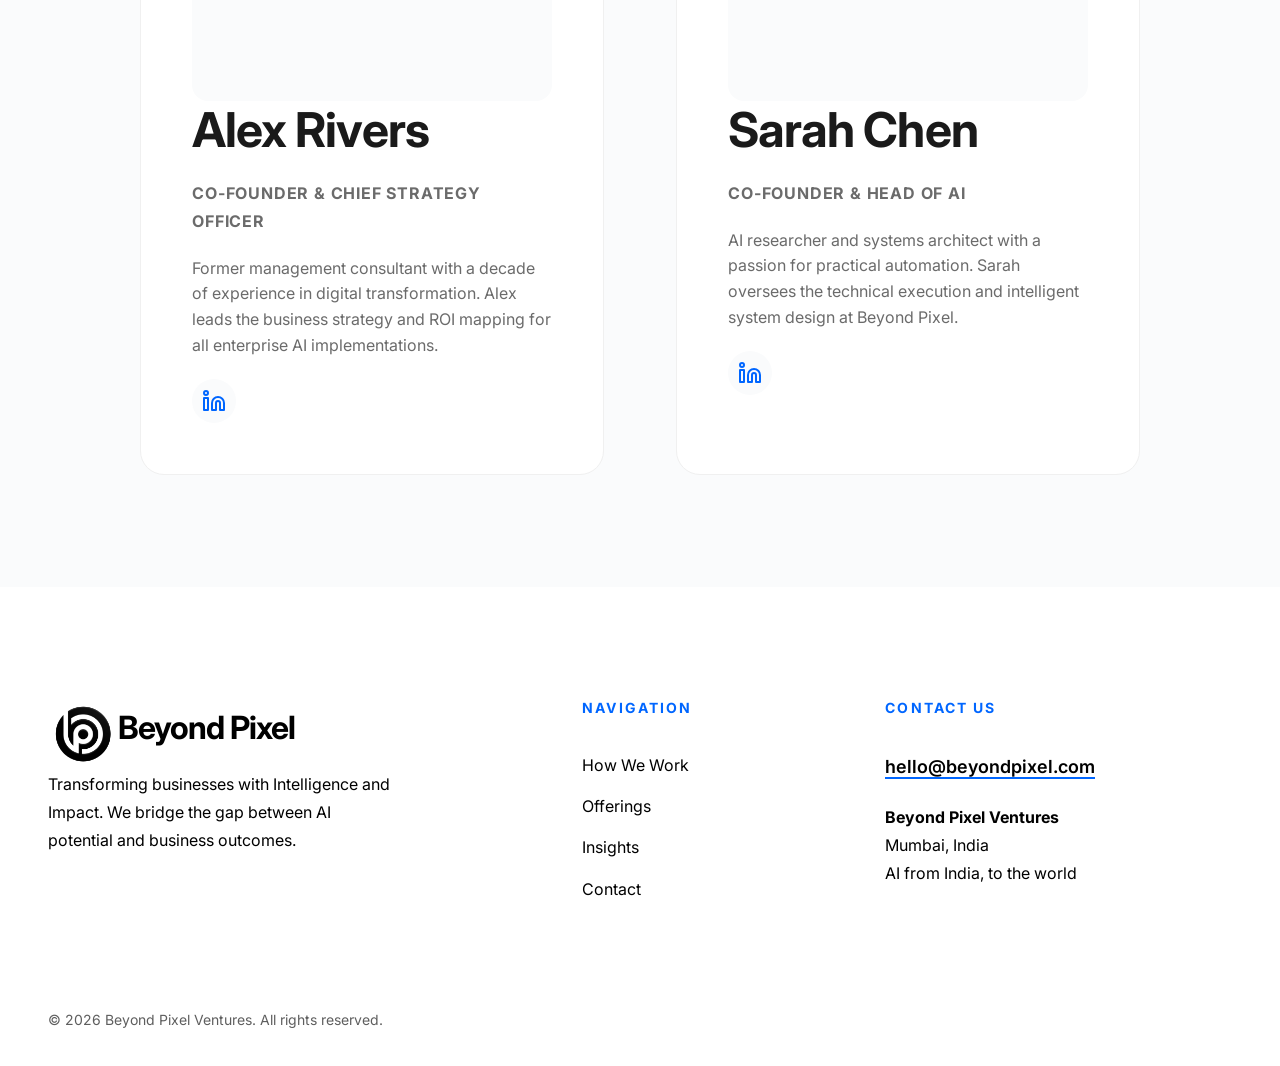
==== commit 6f3d064f: "logo added" ====
--- a/pages/about.html
+++ b/pages/about.html
@@ -21,8 +21,10 @@
     <!-- Sticky Navigation -->
     <nav class="nav" id="navbar">
         <div class="nav-container">
-            <a href="index.html" class="nav-logo">Beyond Pixel</a>
-
+              <div class="flex">
+                            <img src="../images/logo.png" alt="logo" class="logo">
+            <a href="#" class="nav-logo">Beyond Pixel</a>
+            </div>
             <ul class="nav-menu" id="navMenu">
                 <li><a href="../index.html#home" class="nav-link">Home</a></li>
                 <li><a href="offerings.html" class="nav-link">Offerings</a></li>
@@ -145,7 +147,10 @@
             <div class="footer-grid">
                 <!-- Left: Logo & Positioning -->
                 <div class="footer-brand">
-                    <a href="../index.html" class="nav-logo">Beyond Pixel</a>
+                        <div class="flex">
+                        <img src="../images/logo.png" alt="image" class="logo">
+                    <a href="#" class="nav-logo">Beyond Pixel</a>
+                    </div>
                     <p class="mt-sm">Transforming businesses with Intelligence and Impact. We bridge the gap between AI
                         potential and business outcomes.</p>
                 </div>
--- a/CSS/style.css
+++ b/CSS/style.css
@@ -53,7 +53,7 @@
   --space-3xl: clamp(4rem, 3rem + 5vw, 8rem);
   
   /* Layout */
-  --container-max-width: 1400px;
+  --container-max-width: 1450px;
   --container-padding: clamp(1.5rem, 4vw, 3rem);
   --nav-height: 80px;
   
@@ -92,7 +92,7 @@
 /* ============================================
    RESET & BASE STYLES
    ============================================ */
-*, *::before, *::after {
+*, *::after {
   box-sizing: border-box;
   margin: 0;
   padding: 0;
@@ -106,6 +106,7 @@
 }
 
 body {
+  width: 100vw;
   font-family: var(--font-primary);
   font-size: var(--font-size-base);
   font-weight: var(--font-weight-regular);
@@ -168,6 +169,7 @@
    NAVIGATION
    ============================================ */
 .nav {
+  width: 100%;
   position: sticky;
   top: 0;
   left: 0;
@@ -181,6 +183,7 @@
   transition: all var(--transition-base);
 }
 
+
 .nav.scrolled {
   background-color: rgba(250, 251, 252, 0.95);
   box-shadow: var(--shadow-md);
@@ -188,12 +191,20 @@
 
 .nav-container {
   max-width: var(--container-max-width);
+  width: 100%;
   margin: 0 auto;
   padding: 0 var(--container-padding);
   height: 100%;
   display: flex;
   align-items: center;
   justify-content: space-between;
+}
+ .logo{
+  width: 70px;
+}
+.flex{
+  display: flex;
+  align-items: center;
 }
 
 .nav-logo {
@@ -407,6 +418,13 @@
   max-width: 600px;
   line-height: var(--line-height-relaxed);
 }
+.cursor {
+  animation: blink 1s step-start infinite;
+}
+
+@keyframes blink {
+  50% { opacity: 0; }
+}
 
 .hero-actions {
   display: flex;
@@ -451,7 +469,7 @@
 /* Hero Responsive */
 @media (max-width: 1024px) {
   .hero-grid { grid-template-columns: 1fr; gap: var(--space-xl); }
-  .hero-visual { order: -1; }
+  .hero-visual { order: 1; }
   .hero-visual-container { max-width: 400px; margin: 0 auto; }
 }
 
@@ -961,15 +979,15 @@
   }
   
   .newsletter-input {
+    height: 70px;
     background-color: rgba(255, 255, 255, 0.05);
     border: 1px solid rgba(255, 255, 255, 0.1);
     border-radius: var(--radius-full);
-    height: 56px;
   }
   
   .newsletter-form .btn {
     width: 100%;
-    height: 56px;
+    height: 70px;
   }
 }
 
@@ -977,9 +995,9 @@
    FOOTER
    ============================================ */
 .footer {
-  background-color: var(--color-secondary);
+  background-color: white;
   padding: var(--space-3xl) 0 var(--space-lg);
-  color: var(--color-primary-pure);
+  color: black;
   border-top: 1px solid rgba(255, 255, 255, 0.05);
 }
 
@@ -988,10 +1006,11 @@
   grid-template-columns: 2fr 1fr 1.5fr;
   gap: var(--space-2xl);
   margin-bottom: var(--space-2xl);
+
 }
 
 .footer-brand .nav-logo {
-  color: var(--color-primary-pure);
+  color: black;
   font-size: var(--font-size-xl);
   margin-bottom: var(--space-sm);
   text-decoration: none;
@@ -1001,7 +1020,7 @@
 .footer-brand p {
   max-width: 350px;
   font-size: var(--font-size-sm);
-  color: rgba(255, 255, 255, 0.6);
+  color: black;
   line-height: var(--line-height-relaxed);
 }
 
@@ -1023,21 +1042,35 @@
 }
 
 .footer-links a {
-  color: rgba(255, 255, 255, 0.6);
+  color: black;
   font-size: var(--font-size-sm);
   text-decoration: none;
   transition: all var(--transition-base);
-}
-
+  position: relative;
+}
+.footer-links a::before{
+  content: '';
+  width: 0%;
+  height: 1px;
+  position: absolute;
+  top: 100%;
+  left: 0%;
+  background-color: black;
+  z-index: 10;
+  transition: all 0.4s ease-in;
+  transform-origin: center;
+}
 .footer-links a:hover {
-  color: var(--color-primary-pure);
   padding-left: 5px;
+}
+.footer-links a:hover::before {
+ width: 100%;
 }
 
 .footer-email {
   font-size: var(--font-size-base);
   font-weight: var(--font-weight-semibold);
-  color: var(--color-primary-pure);
+  color: black;
   text-decoration: none;
   border-bottom: 2px solid var(--color-accent);
   transition: all var(--transition-base);
@@ -1052,7 +1085,7 @@
 
 .address-block {
   font-size: var(--font-size-sm);
-  color: rgba(255, 255, 255, 0.6);
+  color: black;
   line-height: var(--line-height-relaxed);
 }
 
@@ -1063,7 +1096,7 @@
 
 .footer-bottom p {
   font-size: var(--font-size-xs);
-  color: rgba(255, 255, 255, 0.3);
+  color: rgba(15, 15, 15, 0.671);
   margin-bottom: 0;
 }
 
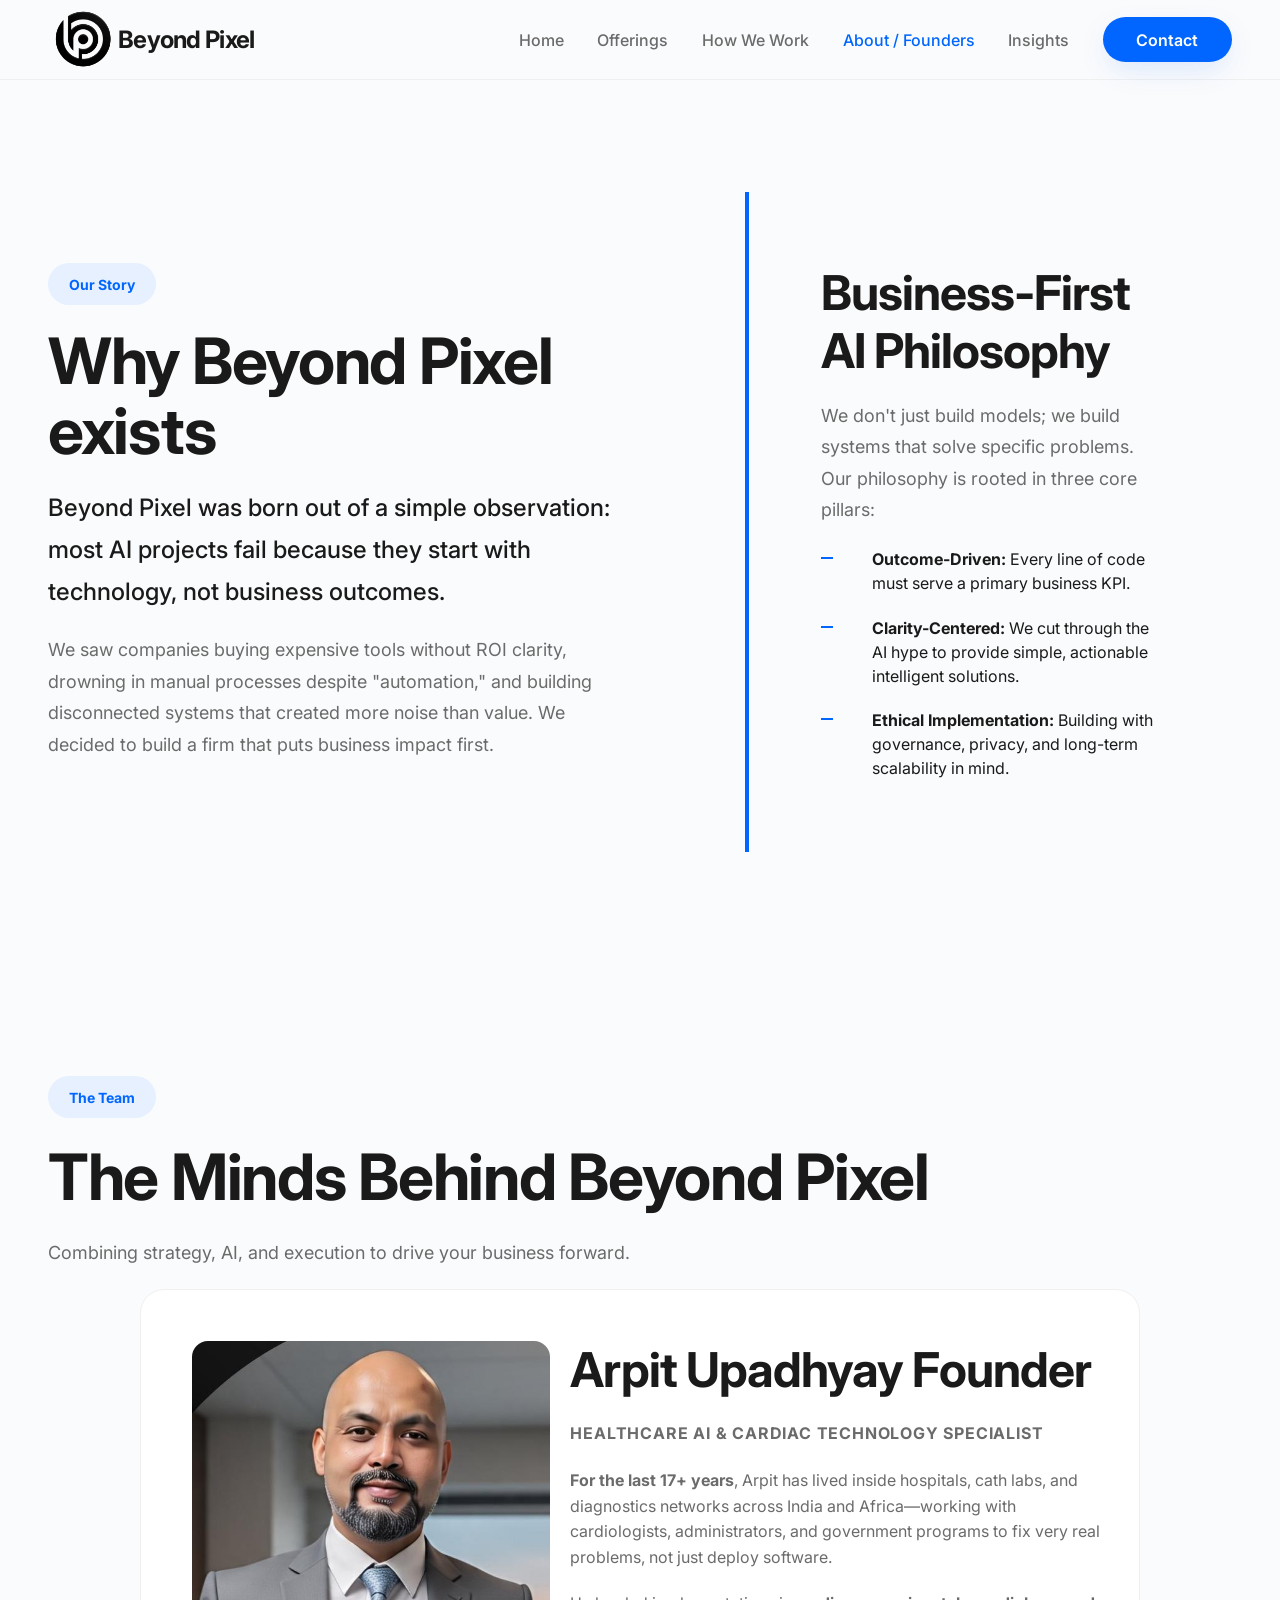
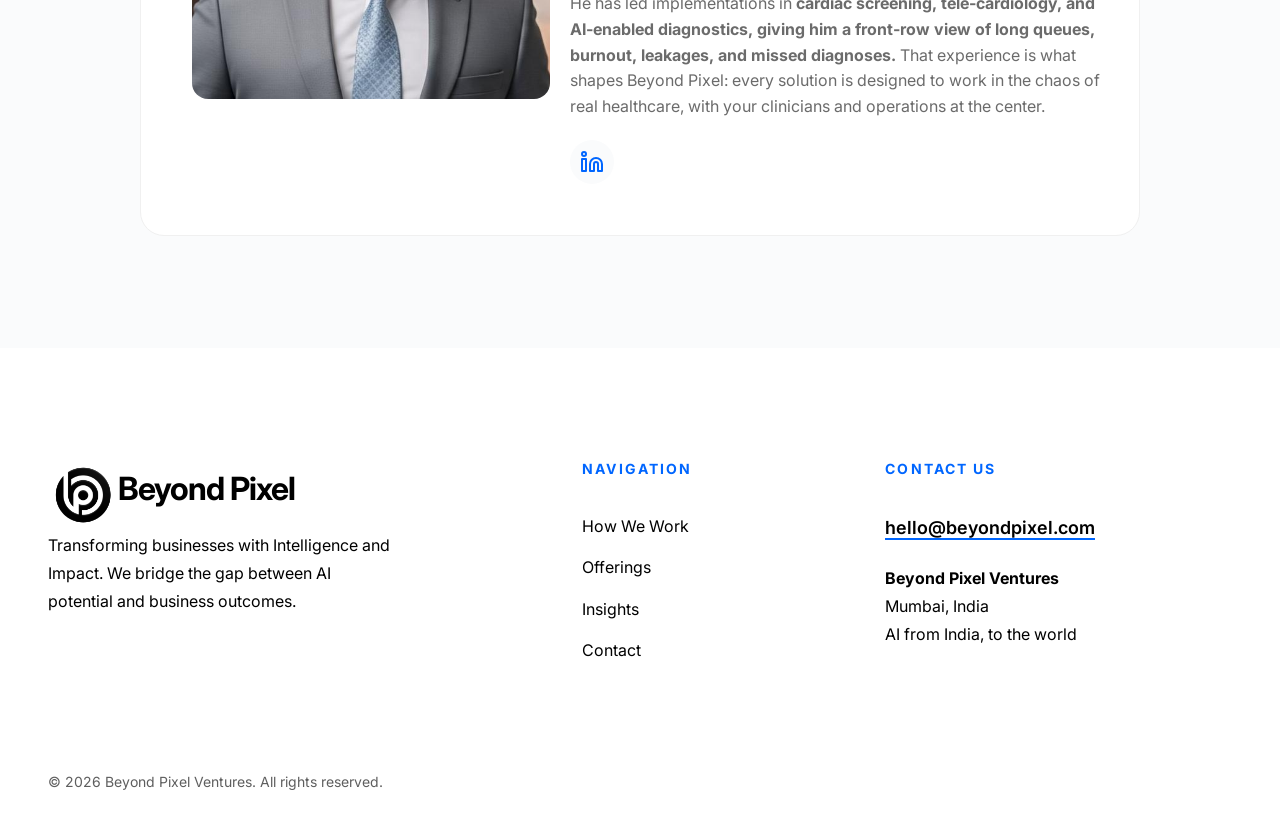
==== commit 1e063539: "about page and contact page is updated" ====
--- a/pages/about.html
+++ b/pages/about.html
@@ -93,15 +93,16 @@
                 <!-- Founder 1 -->
                 <div class="founder-card fade-in">
                     <div class="founder-image-container">
-                        <img src="C:/Users/nagar/.gemini/antigravity/brain/c5e9b186-e74f-44e8-b6fa-d5fc8478a3ed/founder_male_headshot_1768330649052.png"
-                            alt="Alex Rivers" class="founder-image">
+                        <img src="../images/founder.png"
+                            alt="Arpit" class="founder-image">
                     </div>
                     <div class="founder-info text-center mt-lg">
-                        <h3>Alex Rivers</h3>
-                        <p class="founder-role text-accent">Co-Founder & Chief Strategy Officer</p>
-                        <p class="founder-bio mt-md">Former management consultant with a decade of experience in digital
-                            transformation. Alex leads the business strategy and ROI mapping for all enterprise AI
-                            implementations.</p>
+                        <h3>Arpit Upadhyay Founder</h3>
+                        <p class="founder-role text-accent">Healthcare AI & Cardiac Technology Specialist</p>
+                        <p class="founder-bio mt-md"> <strong>For the last 17+ years</strong>, Arpit has lived inside hospitals, cath labs, and diagnostics networks across India and Africa—working with cardiologists, administrators, and government programs to fix very real problems, not just deploy software.</p>
+                        <p class="founder-bio mt-md">
+  He has led implementations in <strong>cardiac screening, tele-cardiology, and AI-enabled diagnostics, giving him a front-row view of long queues, burnout, leakages, and missed diagnoses.</strong>  That experience is what shapes Beyond Pixel: every solution is designed to work in the chaos of real healthcare, with your clinicians and operations at the center.
+                        </p>
                         <a href="#" class="linkedin-link mt-md">
                             <svg width="24" height="24" viewBox="0 0 24 24" fill="none" stroke="currentColor"
                                 stroke-width="2" stroke-linecap="round" stroke-linejoin="round">
@@ -115,7 +116,7 @@
                 </div>
 
                 <!-- Founder 2 -->
-                <div class="founder-card fade-in">
+                <!-- <div class="founder-card fade-in">
                     <div class="founder-image-container">
                         <img src="C:/Users/nagar/.gemini/antigravity/brain/c5e9b186-e74f-44e8-b6fa-d5fc8478a3ed/founder_female_headshot_1768330670884.png"
                             alt="Sarah Chen" class="founder-image">
@@ -136,7 +137,7 @@
                             </svg>
                         </a>
                     </div>
-                </div>
+                </div> -->
             </div>
         </div>
     </section>
--- a/CSS/about.css
+++ b/CSS/about.css
@@ -50,19 +50,30 @@
 
 /* Founders Section */
 .founders-grid {
-  display: grid;
-  grid-template-columns: 1fr 1fr;
+  display: flex;
+  justify-content: center;
+  align-items: center;
   gap: var(--space-2xl);
   max-width: 1000px;
   margin: 0 auto;
 }
 
 .founder-card {
+  max-width: 1200px;
   background-color: var(--color-primary-pure);
   border: 1px solid var(--color-border-light);
   border-radius: var(--radius-2xl);
   padding: var(--space-xl);
   transition: all var(--transition-base);
+  display: grid;
+  grid-template-columns: 40% 60%;
+  gap: 20px;
+}
+@media (max-width:789px){
+  .founder-card{
+    grid-template-columns: 1fr;
+    grid-template-rows: auto auto;
+  }
 }
 
 .founder-card:hover {
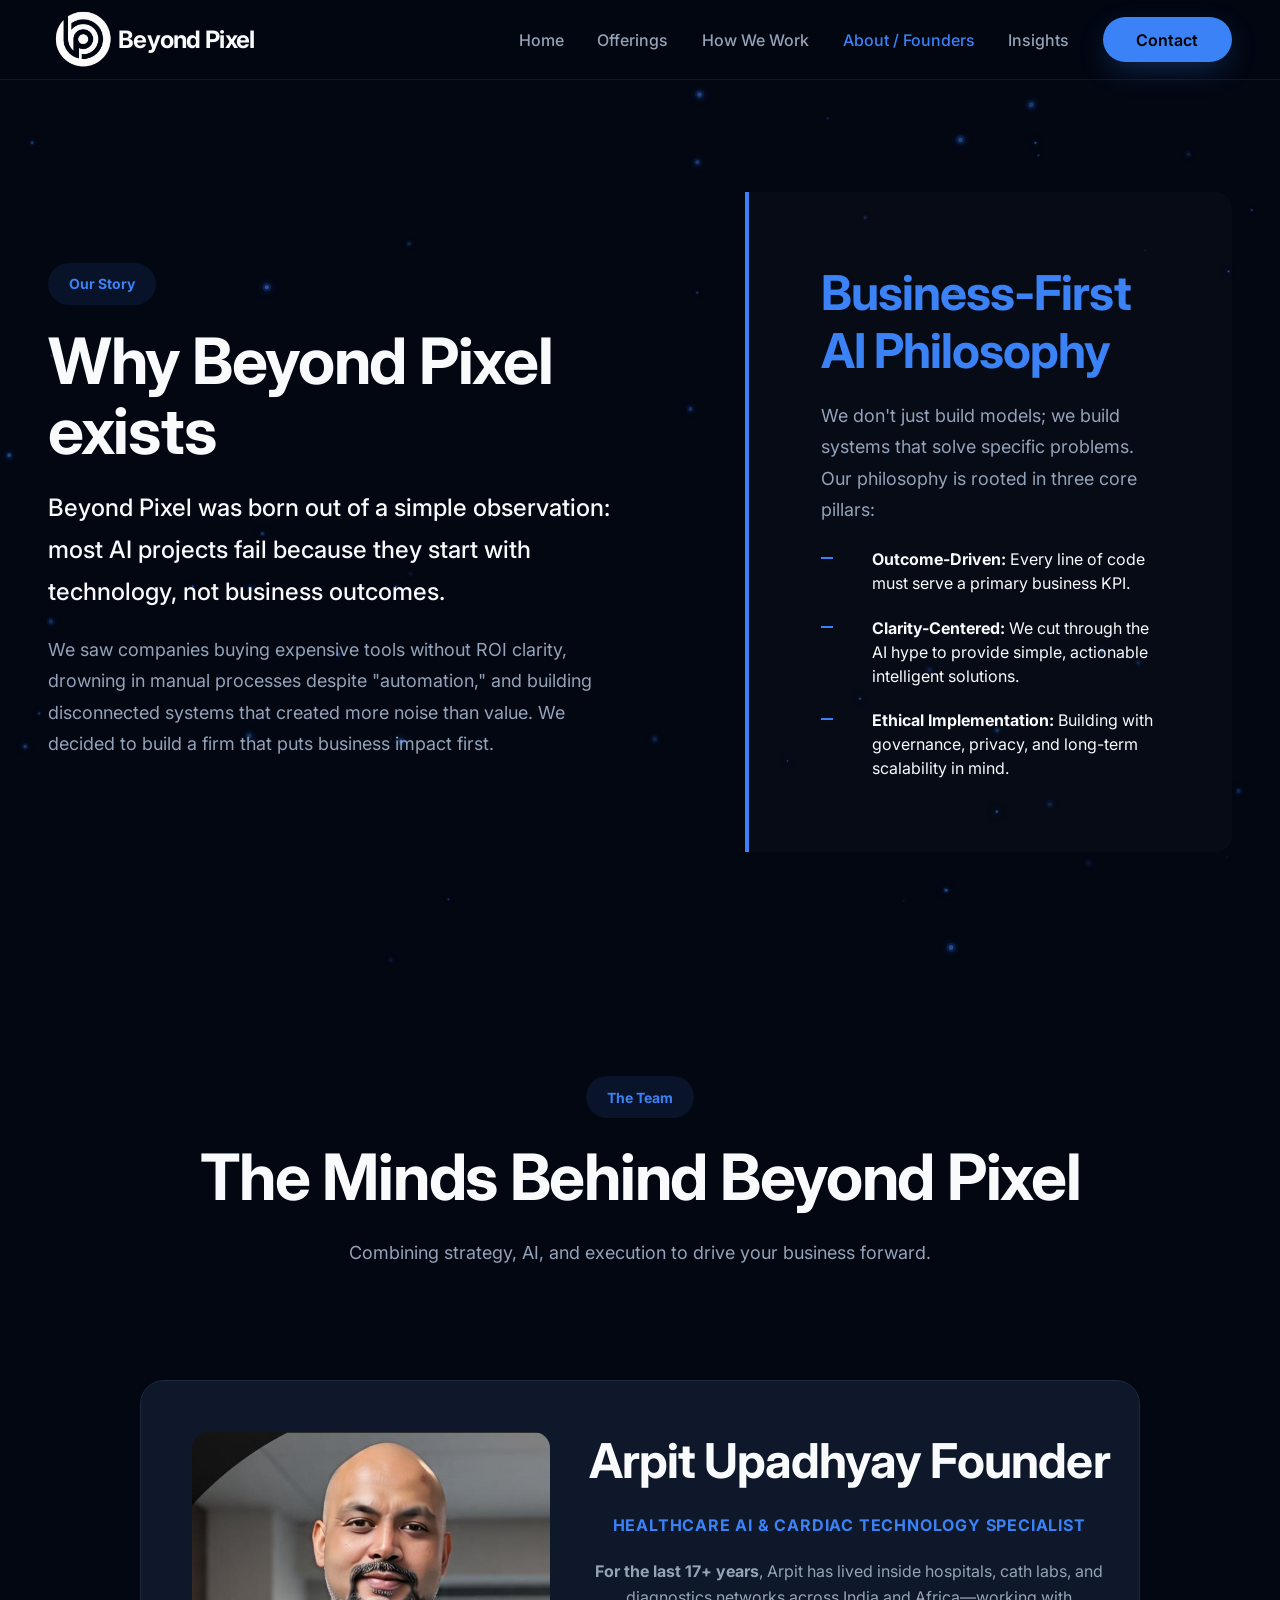
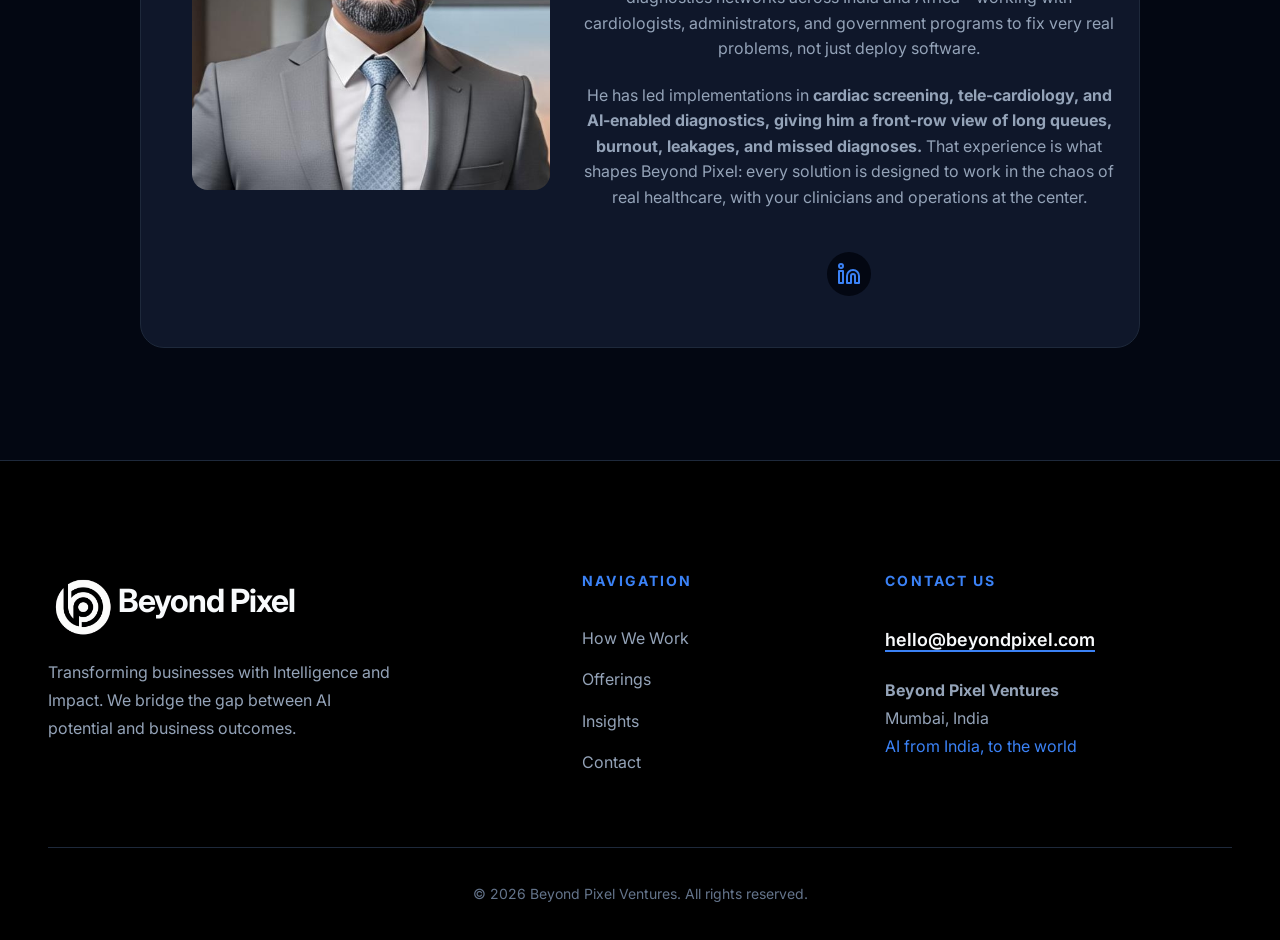
==== commit bce0729d: "Logo updated and animation added" ====
--- a/pages/about.html
+++ b/pages/about.html
@@ -21,9 +21,9 @@
     <!-- Sticky Navigation -->
     <nav class="nav" id="navbar">
         <div class="nav-container">
-              <div class="flex">
-                            <img src="../images/logo.png" alt="logo" class="logo">
-            <a href="#" class="nav-logo">Beyond Pixel</a>
+            <div class="flex">
+                <img src="../images/logo.png" alt="logo" class="logo">
+                <a href="#" class="nav-logo">Beyond Pixel</a>
             </div>
             <ul class="nav-menu" id="navMenu">
                 <li><a href="../index.html#home" class="nav-link">Home</a></li>
@@ -44,18 +44,19 @@
 
     <!-- Section 1: Company Story -->
     <section class="company-story section-lg">
+        <canvas id="hero-particles" class="particles-canvas"></canvas>
         <div class="container">
             <div class="story-grid">
-                <div class="story-content fade-in">
+                <div class="story-content reveal fade-left">
                     <span class="offering-label">Our Story</span>
-                    <h1 class="mb-lg">Why Beyond Pixel exists</h1>
+                    <h1>Why Beyond Pixel exists</h1>
                     <p class="lead">Beyond Pixel was born out of a simple observation: most AI projects fail because
                         they start with technology, not business outcomes.</p>
                     <p>We saw companies buying expensive tools without ROI clarity, drowning in manual processes despite
                         "automation," and building disconnected systems that created more noise than value. We decided
                         to build a firm that puts business impact first.</p>
                 </div>
-                <div class="story-philosophy fade-in">
+                <div class="story-philosophy reveal fade-right">
                     <div class="philosophy-card card">
                         <h3 class="text-accent">Business-First AI Philosophy</h3>
                         <p>We don't just build models; we build systems that solve specific problems. Our philosophy is
@@ -84,24 +85,31 @@
         <div class="container">
             <div class="section-header text-center mb-3xl">
                 <span class="offering-label">The Team</span>
-                <h2 class="fade-in">The Minds Behind Beyond Pixel</h2>
-                <p class="text-secondary mt-sm fade-in">Combining strategy, AI, and execution to drive your business
+                <h2 class="reveal fade-up">The Minds Behind Beyond Pixel</h2>
+                <p class="text-secondary mt-sm reveal fade-up">Combining strategy, AI, and execution to drive your
+                    business
                     forward.</p>
             </div>
 
-            <div class="founders-grid">
+            <div class="founders-grid stagger-children">
                 <!-- Founder 1 -->
-                <div class="founder-card fade-in">
+                <div class="founder-card reveal scale-in">
                     <div class="founder-image-container">
-                        <img src="../images/founder.png"
-                            alt="Arpit" class="founder-image">
+                        <img src="../images/founder.png" alt="Arpit" class="founder-image">
                     </div>
                     <div class="founder-info text-center mt-lg">
                         <h3>Arpit Upadhyay Founder</h3>
                         <p class="founder-role text-accent">Healthcare AI & Cardiac Technology Specialist</p>
-                        <p class="founder-bio mt-md"> <strong>For the last 17+ years</strong>, Arpit has lived inside hospitals, cath labs, and diagnostics networks across India and Africa—working with cardiologists, administrators, and government programs to fix very real problems, not just deploy software.</p>
+                        <p class="founder-bio mt-md"> <strong>For the last 17+ years</strong>, Arpit has lived inside
+                            hospitals, cath labs, and diagnostics networks across India and Africa—working with
+                            cardiologists, administrators, and government programs to fix very real problems, not just
+                            deploy software.</p>
                         <p class="founder-bio mt-md">
-  He has led implementations in <strong>cardiac screening, tele-cardiology, and AI-enabled diagnostics, giving him a front-row view of long queues, burnout, leakages, and missed diagnoses.</strong>  That experience is what shapes Beyond Pixel: every solution is designed to work in the chaos of real healthcare, with your clinicians and operations at the center.
+                            He has led implementations in <strong>cardiac screening, tele-cardiology, and AI-enabled
+                                diagnostics, giving him a front-row view of long queues, burnout, leakages, and missed
+                                diagnoses.</strong> That experience is what shapes Beyond Pixel: every solution is
+                            designed to work in the chaos of real healthcare, with your clinicians and operations at the
+                            center.
                         </p>
                         <a href="#" class="linkedin-link mt-md">
                             <svg width="24" height="24" viewBox="0 0 24 24" fill="none" stroke="currentColor"
@@ -148,9 +156,9 @@
             <div class="footer-grid">
                 <!-- Left: Logo & Positioning -->
                 <div class="footer-brand">
-                        <div class="flex">
+                    <div class="flex">
                         <img src="../images/logo.png" alt="image" class="logo">
-                    <a href="#" class="nav-logo">Beyond Pixel</a>
+                        <a href="#" class="nav-logo">Beyond Pixel</a>
                     </div>
                     <p class="mt-sm">Transforming businesses with Intelligence and Impact. We bridge the gap between AI
                         potential and business outcomes.</p>
@@ -159,7 +167,7 @@
                 <!-- Center: Navigation Links -->
                 <div class="footer-links">
                     <h4>Navigation</h4>
-                 <ul>
+                    <ul>
                         <li><a href="../index.html#how-we-work">How We Work</a></li>
                         <li><a href="offerings.html">Offerings</a></li>
                         <li><a href="../index.html#insights">Insights</a></li>
--- a/CSS/about.css
+++ b/CSS/about.css
@@ -23,6 +23,9 @@
 .philosophy-card {
   padding: var(--space-2xl);
   border-left: 4px solid var(--color-accent);
+  background: rgba(255, 255, 255, 0.02);
+  border-radius: 0 var(--radius-xl) var(--radius-xl) 0;
+  backdrop-filter: blur(10px);
 }
 
 .philosophy-list {
@@ -60,14 +63,14 @@
 
 .founder-card {
   max-width: 1200px;
-  background-color: var(--color-primary-pure);
-  border: 1px solid var(--color-border-light);
+  background-color: var(--color-secondary);
+  border: 1px solid var(--color-border);
   border-radius: var(--radius-2xl);
   padding: var(--space-xl);
   transition: all var(--transition-base);
   display: grid;
   grid-template-columns: 40% 60%;
-  gap: 20px;
+  gap: 30px;
 }
 @media (max-width:789px){
   .founder-card{
--- a/CSS/style.css
+++ b/CSS/style.css
@@ -7,19 +7,19 @@
    CSS CUSTOM PROPERTIES (Design Tokens)
    ============================================ */
 :root {
-  /* Color Palette */
-  --color-primary: #FAFBFC;           /* Off-white */
-  --color-primary-pure: #FFFFFF;      /* Pure white */
-  --color-accent: #0066FF;            /* Electric Blue */
-  --color-accent-hover: #0052CC;      /* Darker blue for hover */
-  --color-accent-light: #E6F0FF;      /* Light blue for backgrounds */
-  --color-secondary: #2C2C2C;         /* Charcoal */
-  --color-secondary-light: #4A4A4A;   /* Medium grey */
-  --color-text-primary: #1A1A1A;      /* Almost black */
-  --color-text-secondary: #6B6B6B;    /* Medium grey text */
-  --color-text-muted: #9E9E9E;        /* Light grey text */
-  --color-border: #E5E5E5;            /* Subtle borders */
-  --color-border-light: #F0F0F0;      /* Very subtle borders */
+  /* Color Palette - Deeper Dark Blue & Black Theme */
+  --color-primary: #030712;           /* Deepest Midnight Blue */
+  --color-primary-pure: #000000;      /* Absolute Black */
+  --color-accent: #3B82F6;            /* Vibrant Blue */
+  --color-accent-hover: #60A5FA;      /* Lighter blue for hover */
+  --color-accent-light: rgba(59, 130, 246, 0.1); /* Translucent accent */
+  --color-secondary: #0F172A;         /* Deep slate */
+  --color-secondary-light: #1E293B;   /* Slate blue */
+  --color-text-primary: #F8FAFC;      /* Off-white text */
+  --color-text-secondary: #94A3B8;    /* Muted slate text - better for dark mode */
+  --color-text-muted: #64748B;        /* Muted grey text */
+  --color-border: #1E293B;            /* Subtle borders */
+  --color-border-light: #0F172A;      /* Very subtle borders */
   
   /* Typography */
   --font-primary: 'Inter', -apple-system, BlinkMacSystemFont, 'Segoe UI', sans-serif;
@@ -66,11 +66,11 @@
   --radius-full: 9999px;
   
   /* Shadows */
-  --shadow-sm: 0 1px 2px 0 rgba(0, 0, 0, 0.05);
-  --shadow-md: 0 4px 6px -1px rgba(0, 0, 0, 0.05), 0 2px 4px -1px rgba(0, 0, 0, 0.03);
-  --shadow-lg: 0 10px 15px -3px rgba(0, 0, 0, 0.05), 0 4px 6px -2px rgba(0, 0, 0, 0.03);
-  --shadow-xl: 0 20px 25px -5px rgba(0, 0, 0, 0.05), 0 10px 10px -5px rgba(0, 0, 0, 0.02);
-  --shadow-accent: 0 10px 30px -5px rgba(0, 102, 255, 0.15);
+  --shadow-sm: 0 1px 2px 0 rgba(0, 0, 0, 0.3);
+  --shadow-md: 0 4px 6px -1px rgba(0, 0, 0, 0.4), 0 2px 4px -1px rgba(0, 0, 0, 0.2);
+  --shadow-lg: 0 10px 15px -3px rgba(0, 0, 0, 0.5), 0 4px 6px -2px rgba(0, 0, 0, 0.2);
+  --shadow-xl: 0 20px 25px -5px rgba(0, 0, 0, 0.6), 0 10px 10px -5px rgba(0, 0, 0, 0.3);
+  --shadow-accent: 0 10px 30px -5px rgba(59, 130, 246, 0.3);
   
   /* Transitions */
   --transition-fast: 150ms cubic-bezier(0.4, 0, 0.2, 1);
@@ -175,7 +175,7 @@
   left: 0;
   right: 0;
   height: var(--nav-height);
-  background-color: rgba(250, 251, 252, 0.85);
+  background-color: rgba(3, 7, 18, 0.8);
   backdrop-filter: blur(12px);
   -webkit-backdrop-filter: blur(12px);
   border-bottom: 1px solid var(--color-border-light);
@@ -185,7 +185,7 @@
 
 
 .nav.scrolled {
-  background-color: rgba(250, 251, 252, 0.95);
+  background-color: rgba(0, 0, 0, 0.95);
   box-shadow: var(--shadow-md);
 }
 
@@ -318,34 +318,84 @@
 }
 
 /* ============================================
-   ANIMATIONS
-   ============================================ */
-
-@keyframes fadeIn {
-  from { opacity: 0; transform: translateY(20px); }
-  to { opacity: 1; transform: translateY(0); }
-}
-
-.fade-in, .pain-point-item { 
+   ANIMATIONS & REVEAL SYSTEM
+   ============================================ */
+
+/* Scroll Progress Bar */
+.scroll-progress {
+  position: fixed;
+  top: 0;
+  left: 0;
+  width: 0%;
+  height: 4px;
+  background: linear-gradient(to right, var(--color-accent), var(--color-accent-hover));
+  z-index: 1000;
+  transition: width 0.1s ease-out;
+}
+
+/* Base Reveal Classes */
+.reveal {
+  opacity: 0;
+  transition: all 1s cubic-bezier(0.2, 0.8, 0.2, 1);
+  will-change: opacity, transform;
+}
+
+.reveal.visible {
+  opacity: 1;
+  transform: translate(0, 0) scale(1);
+}
+
+/* Variants */
+.fade-up { transform: translateY(40px); }
+.fade-down { transform: translateY(-40px); }
+.fade-left { transform: translateX(-40px); }
+.fade-right { transform: translateX(40px); }
+.scale-in { transform: scale(0.9); }
+
+/* Staggered Child Utilities */
+.stagger-children > * {
+  opacity: 0;
+  transform: translateY(20px);
+  transition: opacity 0.8s ease-out, transform 0.8s ease-out;
+}
+
+.stagger-children.visible > * {
+  opacity: 1;
+  transform: translateY(0);
+}
+
+/* Specific Child Delays (for small lists) */
+.stagger-children.visible > *:nth-child(1) { transition-delay: 0.1s; }
+.stagger-children.visible > *:nth-child(2) { transition-delay: 0.2s; }
+.stagger-children.visible > *:nth-child(3) { transition-delay: 0.3s; }
+.stagger-children.visible > *:nth-child(4) { transition-delay: 0.4s; }
+.stagger-children.visible > *:nth-child(5) { transition-delay: 0.5s; }
+.stagger-children.visible > *:nth-child(6) { transition-delay: 0.6s; }
+
+/* Legacy support/simplified use */
+.fade-in { 
   opacity: 0; 
   transform: translateY(20px); 
-}
-
-.fade-in.visible, .pain-point-item.visible { 
+  transition: opacity 0.8s ease-out, transform 0.8s ease-out;
+}
+
+.fade-in.visible { 
   opacity: 1; 
   transform: translateY(0);
-  transition: opacity 0.8s ease-out, transform 0.8s ease-out;
-}
-
-/* Staggered transition for pain points */
-.pain-point-item:nth-child(1) { transition-delay: 0.1s; }
-.pain-point-item:nth-child(2) { transition-delay: 0.2s; }
-.pain-point-item:nth-child(3) { transition-delay: 0.3s; }
-.pain-point-item:nth-child(4) { transition-delay: 0.4s; }
+}
 
 @keyframes float {
   0%, 100% { transform: translateY(0px); }
   50% { transform: translateY(-20px); }
+}
+
+@keyframes pulse-glow {
+  0%, 100% { box-shadow: 0 0 10px rgba(59, 130, 246, 0.2); }
+  50% { box-shadow: 0 0 25px rgba(59, 130, 246, 0.5); }
+}
+
+.pulse-hover:hover {
+  animation: pulse-glow 2s infinite;
 }
 
 /* ============================================
@@ -386,11 +436,33 @@
 /* ============================================
    HERO SECTION
    ============================================ */
+.hero, .page-intro, .company-story {
+  position: relative;
+  overflow: hidden;
+}
+
 .hero {
   min-height: calc(100vh - var(--nav-height));
   display: flex;
   align-items: center;
   padding: 20px 0;
+  background: radial-gradient(circle at 10% 20%, rgba(59, 130, 246, 0.05) 0%, transparent 50%),
+              radial-gradient(circle at 90% 80%, rgba(59, 130, 246, 0.03) 0%, transparent 50%);
+}
+
+.particles-canvas {
+  position: absolute;
+  top: 0;
+  left: 0;
+  width: 100%;
+  height: 100%;
+  z-index: 0;
+  pointer-events: none;
+}
+
+.hero .container, .page-intro .container, .company-story .container {
+  position: relative;
+  z-index: 1;
 }
 
 .hero-grid {
@@ -443,7 +515,7 @@
 .hero-visual-container {
   position: relative;
   width: 100%;
-  max-width: 600px;
+  max-width: 650px;
   animation: float 6s ease-in-out infinite;
 }
 
@@ -451,7 +523,9 @@
   width: 100%;
   height: auto;
   display: block;
-  filter: drop-shadow(0 20px 40px rgba(0, 102, 255, 0.1));
+  border-radius: var(--radius-lg);
+  filter: drop-shadow(0 0 30px rgba(59, 130, 246, 0.15));
+  mix-blend-mode: lighten; /* Blends dark background of image into page */
 }
 
 .visual-overlay {
@@ -459,9 +533,9 @@
   top: 50%;
   left: 50%;
   transform: translate(-50%, -50%);
-  width: 120%;
-  height: 120%;
-  background: radial-gradient(circle, rgba(0, 102, 255, 0.05) 0%, transparent 70%);
+  width: 140%;
+  height: 140%;
+  background: radial-gradient(circle, rgba(59, 130, 246, 0.1) 0%, transparent 70%);
   pointer-events: none;
   z-index: -1;
 }
@@ -789,7 +863,7 @@
   right: -5px;
   width: 28px;
   height: 28px;
-  background-color: var(--color-secondary);
+  background-color: var(--color-accent);
   color: var(--color-primary-pure);
   border-radius: var(--radius-full);
   display: flex;
@@ -886,13 +960,14 @@
   top: var(--space-md);
   right: var(--space-md);
   padding: 4px 12px;
-  background-color: var(--color-secondary);
-  color: var(--color-primary-pure);
+  background-color: var(--color-accent-light);
+  color: var(--color-accent);
   font-size: 10px;
   font-weight: var(--font-weight-bold);
   border-radius: var(--radius-full);
   text-transform: uppercase;
   letter-spacing: 1px;
+  border: 1px solid var(--color-accent);
 }
 
 .case-card-content h3 {
@@ -912,7 +987,7 @@
 .newsletter-section {
   background-color: var(--color-secondary);
   padding: var(--space-3xl) 0;
-  color: var(--color-primary-pure);
+  color: var(--color-text-primary);
 }
 
 .newsletter-grid {
@@ -923,12 +998,12 @@
 }
 
 .newsletter-content h2 {
-  color: var(--color-primary-pure);
+  color: var(--color-text-primary);
   margin-bottom: var(--space-sm);
 }
 
 .newsletter-content p {
-  color: var(--color-text-muted);
+  color: var(--color-text-secondary);
   font-size: var(--font-size-base);
   margin-bottom: 0;
 }
@@ -947,7 +1022,7 @@
   background: transparent;
   border: none;
   padding: 0 var(--space-lg);
-  color: var(--color-primary-pure);
+  color: var(--color-text-primary);
   font-family: var(--font-primary);
   font-size: var(--font-size-sm);
 }
@@ -995,10 +1070,10 @@
    FOOTER
    ============================================ */
 .footer {
-  background-color: white;
+  background-color: var(--color-primary-pure);
   padding: var(--space-3xl) 0 var(--space-lg);
-  color: black;
-  border-top: 1px solid rgba(255, 255, 255, 0.05);
+  color: var(--color-text-primary);
+  border-top: 1px solid var(--color-border);
 }
 
 .footer-grid {
@@ -1006,11 +1081,10 @@
   grid-template-columns: 2fr 1fr 1.5fr;
   gap: var(--space-2xl);
   margin-bottom: var(--space-2xl);
-
 }
 
 .footer-brand .nav-logo {
-  color: black;
+  color: var(--color-text-primary);
   font-size: var(--font-size-xl);
   margin-bottom: var(--space-sm);
   text-decoration: none;
@@ -1020,7 +1094,7 @@
 .footer-brand p {
   max-width: 350px;
   font-size: var(--font-size-sm);
-  color: black;
+  color: var(--color-text-secondary);
   line-height: var(--line-height-relaxed);
 }
 
@@ -1042,35 +1116,39 @@
 }
 
 .footer-links a {
-  color: black;
+  color: var(--color-text-secondary);
   font-size: var(--font-size-sm);
   text-decoration: none;
   transition: all var(--transition-base);
   position: relative;
 }
-.footer-links a::before{
+
+.footer-links a::before {
   content: '';
   width: 0%;
   height: 1px;
   position: absolute;
   top: 100%;
   left: 0%;
-  background-color: black;
+  background-color: var(--color-accent);
   z-index: 10;
   transition: all 0.4s ease-in;
   transform-origin: center;
 }
+
 .footer-links a:hover {
+  color: var(--color-text-primary);
   padding-left: 5px;
 }
+
 .footer-links a:hover::before {
- width: 100%;
+  width: 100%;
 }
 
 .footer-email {
   font-size: var(--font-size-base);
   font-weight: var(--font-weight-semibold);
-  color: black;
+  color: var(--color-text-primary);
   text-decoration: none;
   border-bottom: 2px solid var(--color-accent);
   transition: all var(--transition-base);
@@ -1085,18 +1163,18 @@
 
 .address-block {
   font-size: var(--font-size-sm);
-  color: black;
+  color: var(--color-text-secondary);
   line-height: var(--line-height-relaxed);
 }
 
 .footer-bottom {
   padding-top: var(--space-lg);
-  border-top: 1px solid rgba(255, 255, 255, 0.1);
+  border-top: 1px solid var(--color-border);
 }
 
 .footer-bottom p {
   font-size: var(--font-size-xs);
-  color: rgba(15, 15, 15, 0.671);
+  color: var(--color-text-muted);
   margin-bottom: 0;
 }
 
@@ -1137,6 +1215,15 @@
   border-width: 0;
 }
 
+.text-accent { color: var(--color-accent) !important; }
+.text-secondary { color: var(--color-text-secondary) !important; }
+.text-center { text-align: center; }
+.mt-sm { margin-top: var(--space-sm); }
+.mt-md { margin-top: var(--space-md); }
+.mt-xl { margin-top: var(--space-xl); }
+.mt-2xl { margin-top: var(--space-2xl); }
+.mb-3xl { margin-bottom: var(--space-3xl); }
+
 *:focus-visible {
   outline: 2px solid var(--color-accent);
   outline-offset: 2px;
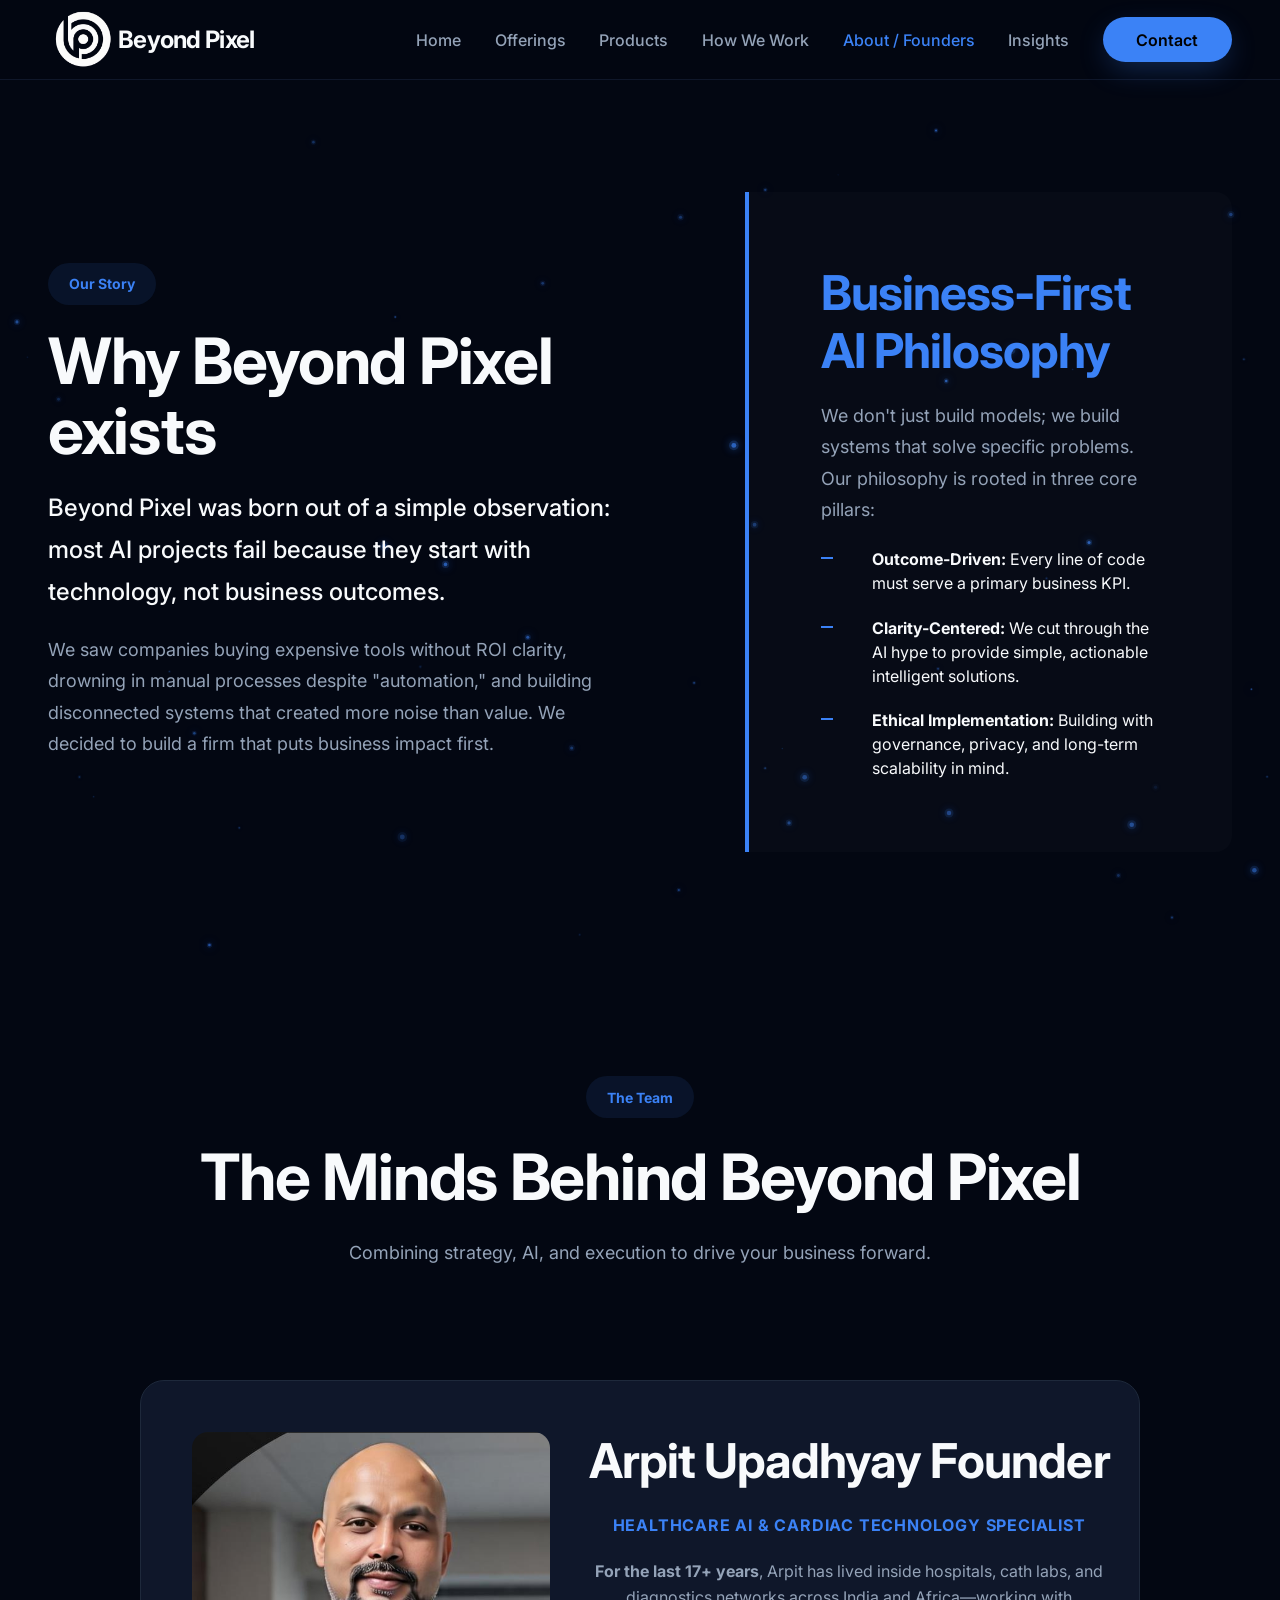
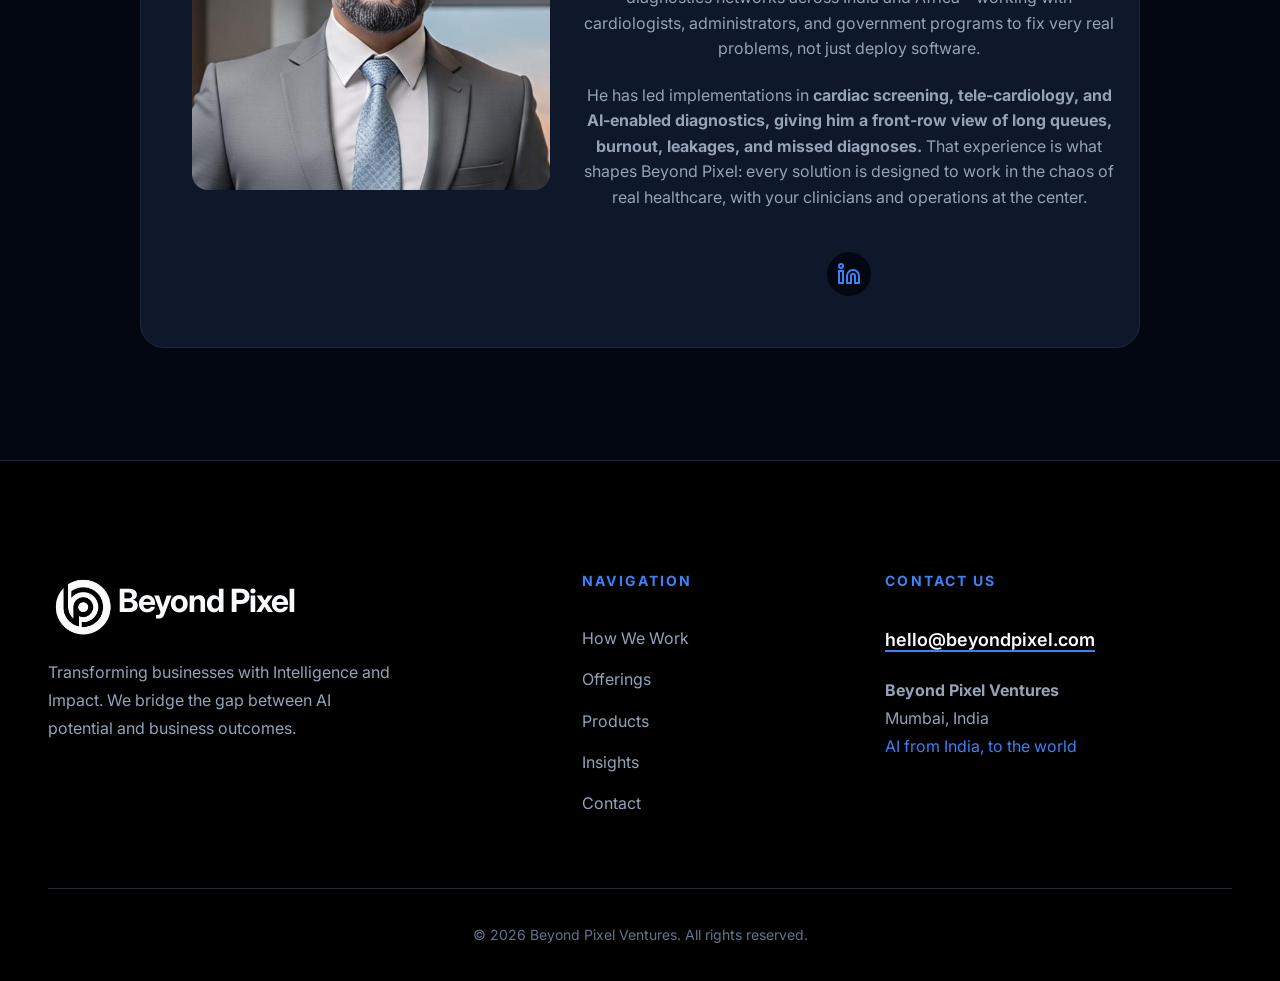
==== commit 8f0d77a6: "13 stages added" ====
--- a/pages/about.html
+++ b/pages/about.html
@@ -28,6 +28,7 @@
             <ul class="nav-menu" id="navMenu">
                 <li><a href="../index.html#home" class="nav-link">Home</a></li>
                 <li><a href="offerings.html" class="nav-link">Offerings</a></li>
+                <li><a href="products.html" class="nav-link">Products</a></li>
                 <li><a href="../index.html#how-we-work" class="nav-link">How We Work</a></li>
                 <li><a href="about.html" class="nav-link active">About / Founders</a></li>
                 <li><a href="../index.html#insights" class="nav-link">Insights</a></li>
@@ -170,6 +171,7 @@
                     <ul>
                         <li><a href="../index.html#how-we-work">How We Work</a></li>
                         <li><a href="offerings.html">Offerings</a></li>
+                        <li><a href="products.html">Products</a></li>
                         <li><a href="../index.html#insights">Insights</a></li>
                         <li><a href="../index.html#contact">Contact</a></li>
                     </ul>
--- a/CSS/style.css
+++ b/CSS/style.css
@@ -152,9 +152,16 @@
    LAYOUT COMPONENTS
    ============================================ */
 
-/* Container */
+/* Container variants */
 .container {
   max-width: var(--container-max-width);
+  margin: 0 auto;
+  padding: 0 var(--container-padding);
+  width: 100%;
+}
+
+.container-wide {
+  max-width: 1600px;
   margin: 0 auto;
   padding: 0 var(--container-padding);
   width: 100%;
@@ -467,8 +474,8 @@
 
 .hero-grid {
   display: grid;
-  grid-template-columns: 1fr 1fr;
-  gap: var(--space-3xl);
+  grid-template-columns: 1.1fr 0.9fr;
+  gap: var(--space-md);
   align-items: center;
 }
 
@@ -1237,3 +1244,751 @@
   }
 }
 
+/* ============================================
+   NEURAL HUB ANIMATION (CREATIVE 13 STAGES)
+   ============================================ */
+.neural-hub-container {
+  position: relative;
+  width: 500px;
+  height: 500px;
+  display: flex;
+  align-items: center;
+  justify-content: center;
+  perspective: 1000px;
+}
+
+/* 1. Central Hub Core */
+.hub-core {
+  position: relative;
+  width: 100px;
+  height: 100px;
+  z-index: 5;
+}
+
+.core-inner {
+  position: absolute;
+  top: 0; left: 0; width: 100%; height: 100%;
+  background: radial-gradient(circle, var(--color-accent) 20%, transparent 70%);
+  border-radius: 50%;
+  box-shadow: 0 0 30px var(--color-accent);
+  animation: core-pulse 3s infinite ease-in-out;
+}
+
+.core-orbit {
+  position: absolute;
+  top: -10px; left: -10px; right: -10px; bottom: -10px;
+  border: 1px dashed var(--color-accent);
+  border-radius: 50%;
+  animation: spin-linear 10s linear infinite;
+}
+
+@keyframes core-pulse {
+  0%, 100% { transform: scale(1); opacity: 0.8; filter: blur(5px); }
+  50% { transform: scale(1.2); opacity: 1; filter: blur(10px); }
+}
+
+@keyframes spin-linear {
+  from { transform: rotate(0deg); }
+  to { transform: rotate(360deg); }
+}
+
+/* 2. Neural Stages (The 13 Pods) */
+.neural-stages {
+  position: absolute;
+  width: 100%;
+  height: 100%;
+  z-index: 4;
+}
+
+.stage-pod {
+  position: absolute;
+  width: 45px;
+  height: 45px;
+  top: 50%;
+  left: 50%;
+  margin-top: -22.5px;
+  margin-left: -22.5px;
+}
+
+.pod-inner {
+  width: 100%;
+  height: 100%;
+  background: rgba(15, 23, 42, 0.6);
+  backdrop-filter: blur(8px);
+  border: 1px solid var(--color-border);
+  border-radius: 12px;
+  display: flex;
+  align-items: center;
+  justify-content: center;
+  font-size: 11px;
+  font-weight: bold;
+  color: var(--color-text-secondary);
+  transition: all 0.5s cubic-bezier(0.4, 0, 0.2, 1);
+}
+
+/* Position the 13 pods in a creative star/cluster pattern */
+.p-1  { transform: rotate(0deg) translateY(-180px) rotate(0deg); }
+.p-2  { transform: rotate(27.7deg) translateY(-180px) rotate(-27.7deg); }
+.p-3  { transform: rotate(55.4deg) translateY(-180px) rotate(-55.4deg); }
+.p-4  { transform: rotate(83.1deg) translateY(-180px) rotate(-83.1deg); }
+.p-5  { transform: rotate(110.8deg) translateY(-180px) rotate(-110.8deg); }
+.p-6  { transform: rotate(138.5deg) translateY(-180px) rotate(-138.5deg); }
+.p-7  { transform: rotate(166.2deg) translateY(-180px) rotate(-166.2deg); }
+.p-8  { transform: rotate(193.9deg) translateY(-180px) rotate(-193.9deg); }
+.p-9  { transform: rotate(221.6deg) translateY(-180px) rotate(-221.6deg); }
+.p-10 { transform: rotate(249.3deg) translateY(-180px) rotate(-249.3deg); }
+.p-11 { transform: rotate(277deg) translateY(-180px) rotate(-277deg); }
+.p-12 { transform: rotate(304.7deg) translateY(-180px) rotate(-304.7deg); }
+.p-13 { transform: rotate(332.4deg) translateY(-180px) rotate(-332.4deg); }
+
+/* Pod Activation Animation */
+@keyframes pod-activate {
+  0%, 100% { 
+    border-color: var(--color-border); 
+    color: var(--color-text-secondary);
+    box-shadow: none;
+    transform: scale(1);
+    background: rgba(15, 23, 42, 0.6);
+  }
+  20%, 80% { 
+    border-color: var(--color-accent); 
+    color: var(--color-text-primary);
+    box-shadow: 0 0 20px var(--color-accent-light);
+    transform: scale(1.2);
+    background: rgba(59, 130, 246, 0.2);
+  }
+}
+
+.stage-pod .pod-inner {
+  animation: pod-activate 13s infinite;
+}
+
+/* Staggered delay for the 13 stages based on 13s cycle */
+.p-1  .pod-inner { animation-delay: 0s; }
+.p-2  .pod-inner { animation-delay: 1s; }
+.p-3  .pod-inner { animation-delay: 2s; }
+.p-4  .pod-inner { animation-delay: 3s; }
+.p-5  .pod-inner { animation-delay: 4s; }
+.p-6  .pod-inner { animation-delay: 5s; }
+.p-7  .pod-inner { animation-delay: 6s; }
+.p-8  .pod-inner { animation-delay: 7s; }
+.p-9  .pod-inner { animation-delay: 8s; }
+.p-10 .pod-inner { animation-delay: 9s; }
+.p-11 .pod-inner { animation-delay: 10s; }
+.p-12 .pod-inner { animation-delay: 11s; }
+.p-13 .pod-inner { animation-delay: 12s; }
+
+/* 3. Hub Connections */
+.hub-connections {
+  position: absolute;
+  width: 100%;
+  height: 100%;
+  pointer-events: none;
+}
+
+.connection-ring {
+  stroke: var(--color-border);
+  stroke-width: 1;
+  opacity: 0.2;
+}
+
+.scanning-pulse {
+  stroke: var(--color-accent);
+  stroke-width: 2;
+  stroke-dasharray: 20 1000;
+  stroke-linecap: round;
+  animation: scan-orbit 13s linear infinite;
+  filter: drop-shadow(0 0 5px var(--color-accent));
+}
+
+@keyframes scan-orbit {
+  from { stroke-dashoffset: 0; }
+  to { stroke-dashoffset: -1130; } /* Circumference 2*PI*180 = 1130 */
+}
+
+/* 4. Background Dust */
+.hub-bg-particles span {
+  position: absolute;
+  width: 4px;
+  height: 4px;
+  background: var(--color-accent);
+  border-radius: 50%;
+  opacity: 0.3;
+  animation: particle-float 5s infinite alternate ease-in-out;
+}
+
+.hub-bg-particles span:nth-child(1) { top: 20%; left: 20%; animation-delay: 0s; }
+.hub-bg-particles span:nth-child(2) { top: 70%; left: 80%; animation-delay: 1s; }
+.hub-bg-particles span:nth-child(3) { top: 30%; left: 70%; animation-delay: 2.5s; }
+.hub-bg-particles span:nth-child(4) { top: 80%; left: 30%; animation-delay: 0.5s; }
+.hub-bg-particles span:nth-child(5) { top: 10%; left: 60%; animation-delay: 1.5s; }
+
+@keyframes particle-float {
+  from { transform: translate(0, 0); opacity: 0.1; }
+  to { transform: translate(30px, -30px); opacity: 0.5; }
+}
+
+/* ============================================
+   HORIZONTAL PRODUCT ECOSYSTEM (13 STAGES)
+   ============================================ */
+.products-showcase {
+  background-color: var(--color-primary-pure);
+  padding: var(--space-3xl) 0;
+}
+
+/* --- PREMIUM DARK SHOWCASE REDESIGN --- */
+
+.products-showcase {
+  background-color: #030712; /* Deep black/navy */
+  padding: var(--space-3xl) 0;
+  position: relative;
+  overflow: hidden;
+}
+
+.products-showcase::before {
+  content: '';
+  position: absolute;
+  top: 0; left: 0; right: 0; bottom: 0;
+  background: radial-gradient(circle at 20% 30%, rgba(139, 92, 246, 0.05) 0%, transparent 70%),
+              radial-gradient(circle at 80% 70%, rgba(59, 130, 246, 0.05) 0%, transparent 70%);
+  z-index: 0;
+}
+
+.products-list {
+  display: flex;
+  flex-direction: column;
+  gap: 100px;
+  max-width: 1200px;
+  margin: var(--space-3xl) auto;
+  position: relative;
+  z-index: 1;
+}
+
+.product-card-horizontal {
+  display: grid;
+  grid-template-columns: 1.1fr 0.9fr;
+  background: rgba(15, 23, 42, 0.5);
+  backdrop-filter: blur(20px);
+  border-radius: 40px;
+  padding: 80px;
+  border: 1px solid rgba(255, 255, 255, 0.05);
+  transition: all 0.6s cubic-bezier(0.16, 1, 0.3, 1);
+  position: relative;
+  overflow: visible;
+}
+
+.product-card-horizontal:hover {
+  transform: translateY(-10px) scale(1.02);
+  background: rgba(15, 23, 42, 0.7);
+  border-color: rgba(139, 92, 246, 0.3);
+  box-shadow: 0 50px 100px rgba(0, 0, 0, 0.5), 0 0 40px rgba(139, 92, 246, 0.1);
+}
+
+/* Left Content Side */
+.card-content-side {
+  padding-right: 60px;
+  display: flex;
+  flex-direction: column;
+  align-items: flex-start;
+  text-align: left;
+}
+
+.card-content-side .category-tag {
+  background: rgba(139, 92, 246, 0.1);
+  color: #a855f7;
+  padding: 8px 24px;
+  border-radius: 100px;
+  font-size: 11px;
+  text-transform: uppercase;
+  letter-spacing: 2px;
+  font-weight: 800;
+  margin-bottom: 30px;
+  border: 1px solid rgba(139, 92, 246, 0.2);
+}
+
+.card-content-side .product-name {
+  font-family: 'Playfair Display', serif;
+  font-size: 68px;
+  line-height: 1.05;
+  color: #ffffff;
+  font-weight: 900;
+  margin-bottom: 30px;
+  letter-spacing: -2px;
+}
+
+.product-hook {
+  font-family: 'Inter', sans-serif;
+  font-style: italic;
+  font-size: 22px;
+  color: #94a3b8;
+  line-height: 1.6;
+  margin-bottom: 40px;
+  max-width: 95%;
+  border-left: 2px solid #a855f7;
+  padding-left: 25px;
+}
+
+.benefit-list-horizontal {
+  display: flex;
+  flex-direction: column;
+  gap: 20px;
+  margin-bottom: 50px;
+  list-style: none;
+}
+
+.benefit-list-horizontal li {
+  font-size: 17px;
+  color: #cbd5e1;
+  font-weight: 500;
+  display: flex;
+  align-items: center;
+  gap: 18px;
+}
+
+.benefit-list-horizontal li::before {
+  content: '';
+  width: 10px; height: 10px;
+  background: #a855f7;
+  border-radius: 50%;
+  box-shadow: 0 0 15px #a855f7;
+}
+
+.btn-card-action {
+  background: #ffffff;
+  color: #030712;
+  padding: 20px 45px;
+  border-radius: 100px;
+  font-size: 14px;
+  font-weight: 800;
+  text-transform: uppercase;
+  letter-spacing: 2px;
+  display: flex;
+  align-items: center;
+  gap: 15px;
+  transition: all 0.4s ease;
+  border: none;
+  cursor: pointer;
+}
+
+.btn-card-action:hover {
+  background: #a855f7;
+  color: #fff;
+  transform: translateX(10px);
+}
+
+/* --- CONTINUOUS PRODUCT ANIMATIONS (UNIQUE PER CATEGORY) --- */
+
+.card-visual-side {
+  position: relative;
+  display: flex;
+  align-items: center;
+  justify-content: center;
+  overflow: visible;
+  height: 400px;
+}
+
+.visual-container {
+  position: relative;
+  width: 100%;
+  height: 100%;
+  display: flex;
+  align-items: center;
+  justify-content: center;
+  z-index: 2;
+  perspective: 1000px;
+}
+
+.viz-holo-grid {
+  position: absolute;
+  width: 320px;
+  height: 320px;
+  background-image: 
+    linear-gradient(rgba(255,255,255,0.03) 1px, transparent 1px),
+    linear-gradient(90deg, rgba(255,255,255,0.03) 1px, transparent 1px);
+  background-size: 40px 40px;
+  background-position: center;
+  transform: rotateX(45deg);
+  mask-image: radial-gradient(circle, black, transparent 70%);
+  opacity: 0.5;
+  z-index: 1;
+}
+
+/* 01. GEO (Vortex Core Upgrade) */
+.viz-geo-vortex {
+  position: absolute;
+  width: 250px;
+  height: 250px;
+  border-radius: 50%;
+  border: 1px solid rgba(6, 182, 212, 0.4);
+  animation: geo-spin 20s infinite linear;
+  box-shadow: inset 0 0 50px rgba(6, 182, 212, 0.1);
+}
+
+.viz-geo-vortex::before, .viz-geo-vortex::after {
+  content: '';
+  position: absolute;
+  top: -20px; left: -20px; right: -20px; bottom: -20px;
+  border: 1px solid rgba(6, 182, 212, 0.2);
+  border-radius: 40% 60% 70% 30% / 40% 50% 60% 50%;
+  animation: geo-morph 12s infinite alternate ease-in-out;
+}
+
+.viz-geo-vortex::after {
+  top: 10px; left: 10px; right: 10px; bottom: 10px;
+  border: 1px solid rgba(6, 182, 212, 0.3);
+  animation-duration: 8s;
+  animation-direction: alternate-reverse;
+}
+
+.viz-geo-data-node {
+  position: absolute;
+  width: 8px; height: 8px;
+  background: #06b6d4;
+  border-radius: 50%;
+  box-shadow: 0 0 15px #06b6d4;
+  animation: geo-orbit 8s infinite linear;
+}
+
+@keyframes geo-spin { from { transform: rotate(0deg); } to { transform: rotate(360deg); } }
+@keyframes geo-morph {
+  0% { border-radius: 40% 60% 70% 30% / 40% 50% 60% 50%; transform: scale(1); }
+  100% { border-radius: 70% 30% 30% 70% / 60% 40% 40% 60%; transform: scale(1.1); }
+}
+@keyframes geo-orbit {
+  from { transform: rotate(0deg) translateX(130px) rotate(0deg); }
+  to { transform: rotate(360deg) translateX(130px) rotate(-360deg); }
+}
+
+/* 02. Apollo (Radar System Upgrade) */
+.viz-apollo-scanner {
+  position: absolute;
+  width: 320px;
+  height: 320px;
+  background: conic-gradient(from 0deg, transparent, rgba(245, 158, 11, 0.2), transparent 40%);
+  border: 1px solid rgba(245, 158, 11, 0.1);
+  border-radius: 50%;
+  animation: apollo-scan 6s infinite linear;
+}
+
+.viz-apollo-scanner::before {
+  content: '';
+  position: absolute;
+  inset: 0;
+  border-radius: 50%;
+  background-image: 
+    radial-gradient(circle at center, transparent 30%, rgba(245, 158, 11, 0.05) 31%, transparent 32%),
+    radial-gradient(circle at center, transparent 60%, rgba(245, 158, 11, 0.05) 61%, transparent 62%);
+}
+
+.viz-apollo-target {
+  position: absolute;
+  width: 20px; height: 20px;
+  border: 1px solid #f59e0b;
+  border-radius: 2px;
+  animation: apollo-blink 2s infinite ease-in-out;
+}
+
+@keyframes apollo-blink {
+  0%, 100% { opacity: 0.2; transform: scale(0.8); }
+  50% { opacity: 1; transform: scale(1.2); }
+}
+@keyframes apollo-scan { from { transform: rotate(0deg); } to { transform: rotate(360deg); } }
+
+/* 03. Clay (Data Flow) */
+.viz-clay-particle {
+  position: absolute;
+  width: 6px; height: 6px;
+  background: #a855f7;
+  border-radius: 50%;
+  box-shadow: 0 0 10px #a855f7;
+  animation: clay-float 3s infinite linear;
+}
+
+@keyframes clay-float {
+  0% { transform: translateY(100px) scale(0) rotate(0); opacity: 0; }
+  50% { opacity: 1; transform: translateY(0px) scale(1.2) rotate(180deg); filter: brightness(1.5); }
+  100% { transform: translateY(-100px) scale(0) rotate(360deg); opacity: 0; }
+}
+
+/* 04. Brevo (Digital Heartbeat Upgrade) */
+.viz-brevo-pulse {
+  position: absolute;
+  width: 150px; height: 150px;
+  border: 1px solid #f43f5e;
+  border-radius: 40% 60% 70% 30% / 40% 50% 60% 50%;
+  animation: geo-morph 8s infinite alternate ease-in-out, brevo-ping 3s infinite linear;
+  box-shadow: 0 0 30px rgba(244, 63, 94, 0.2);
+}
+
+@keyframes brevo-ping {
+  0% { transform: scale(0.8); opacity: 1; }
+  100% { transform: scale(2); opacity: 0; }
+}
+
+/* 08. Stripe (Wealth Particles) */
+.viz-stripe-flow {
+  position: absolute;
+  width: 10px; height: 10px;
+  background: #10b981;
+  border-radius: 2px;
+  animation: stripe-climb 2.5s infinite linear;
+}
+
+@keyframes stripe-climb {
+  0% { transform: translateY(150px) rotate(0deg); opacity: 0; }
+  20% { opacity: 1; }
+  80% { opacity: 1; }
+  100% { transform: translateY(-150px) rotate(360deg); opacity: 0; }
+}
+
+/* 13. Hub (Neural Nexus Upgrade) */
+.viz-hub-nexus {
+  position: absolute;
+  width: 180px; height: 180px;
+  border: 1px solid rgba(168, 85, 247, 0.5);
+  border-radius: 50%;
+  background: radial-gradient(circle, rgba(168, 85, 247, 0.3) 0%, transparent 70%);
+  animation: hub-pulse 4s infinite ease-in-out;
+}
+
+.viz-hub-nexus::before, .viz-hub-nexus::after {
+  content: '';
+  position: absolute;
+  inset: -20px;
+  border: 1px solid rgba(168, 85, 247, 0.2);
+  border-radius: 50%;
+  animation: geo-spin 10s infinite linear;
+}
+
+.viz-hub-nexus::after {
+  inset: -40px;
+  border: 1px dashed rgba(168, 85, 247, 0.1);
+  animation-duration: 15s;
+  animation-direction: reverse;
+}
+
+@keyframes hub-pulse {
+  0%, 100% { transform: scale(1); box-shadow: 0 0 50px rgba(168, 85, 247, 0.2); }
+  50% { transform: scale(1.1); box-shadow: 0 0 100px rgba(168, 85, 247, 0.5); }
+}
+
+/* 05. Calendly (Multi-Orbit System) */
+.viz-calendly-orbit {
+  position: absolute;
+  width: 220px; height: 220px;
+  border: 1px solid rgba(59, 130, 246, 0.2);
+  border-radius: 50%;
+  animation: geo-spin 8s infinite linear;
+}
+
+.viz-calendly-orbit::before {
+  content: '';
+  position: absolute;
+  inset: 30px;
+  border: 1px dashed rgba(59, 130, 246, 0.3);
+  border-radius: 50%;
+  animation: geo-spin 12s infinite linear reverse;
+}
+
+.viz-calendly-planet {
+  position: absolute;
+  width: 14px; height: 14px;
+  background: #3b82f6;
+  border-radius: 50%;
+  box-shadow: 0 0 20px #3b82f6;
+  top: -7px; left: 50%;
+}
+
+/* 06. Gamma (Lens Aperture) */
+.viz-gamma-focus {
+  position: absolute;
+  width: 180px; height: 180px;
+  border: 2px solid rgba(236, 72, 153, 0.3);
+  clip-path: polygon(30% 0%, 70% 0%, 100% 30%, 100% 70%, 70% 100%, 30% 100%, 0% 70%, 0% 30%);
+  animation: geo-spin 15s infinite linear;
+}
+
+.viz-gamma-lens {
+  position: absolute;
+  inset: 10px;
+  border: 1px solid rgba(236, 72, 153, 0.5);
+  clip-path: polygon(30% 0%, 70% 0%, 100% 30%, 100% 70%, 70% 100%, 30% 100%, 0% 70%, 0% 30%);
+  animation: aperture-flicker 4s infinite ease-in-out;
+}
+
+@keyframes aperture-flicker {
+  0%, 100% { transform: scale(1) rotate(0); opacity: 0.5; }
+  50% { transform: scale(1.2) rotate(45deg); opacity: 1; }
+}
+
+/* 07. Airtable (Isometric Data Stacking) */
+.viz-airtable-stack {
+  display: flex;
+  gap: 15px;
+  transform: rotateX(20deg) rotateY(-20deg);
+}
+.viz-airtable-block {
+  width: 50px; height: 70px;
+  background: linear-gradient(135deg, rgba(37, 99, 235, 0.4), rgba(37, 99, 235, 0.8));
+  border: 1px solid #2563eb;
+  border-radius: 6px;
+  animation: clay-float 4s infinite ease-in-out;
+  box-shadow: 20px 20px 40px rgba(0,0,0,0.3);
+}
+
+/* 09. Notion (Data Ledger Upgrade) */
+.viz-notion-line {
+  position: absolute;
+  width: 250px; height: 1px;
+  background: linear-gradient(90deg, transparent, rgba(255,255,255,0.6), transparent);
+  animation: stripe-climb 3s infinite linear;
+  box-shadow: 0 0 10px #fff;
+}
+
+.viz-notion-line::after {
+  content: '';
+  position: absolute;
+  width: 100%; height: 40px;
+  background: linear-gradient(180deg, rgba(255,255,255,0.05), transparent);
+  bottom: 0;
+}
+
+/* 10. Tally (Ripple) */
+.viz-tally-ripple {
+  position: absolute;
+  width: 100px; height: 100px;
+  border: 2px solid #f97316;
+  border-radius: 50%;
+  animation: brevo-ping 2s infinite ease-out;
+}
+
+/* 11. HubSpot (Connectivity Hub Transformation) */
+.viz-hubspot-wrap {
+  position: relative;
+  width: 250px; height: 250px;
+  display: flex;
+  align-items: center;
+  justify-content: center;
+}
+
+.viz-hubspot-core {
+  position: absolute;
+  width: 80px; height: 80px;
+  background: radial-gradient(circle, #ff5c35 0%, transparent 70%);
+  border: 1px solid rgba(255, 92, 53, 0.5);
+  border-radius: 50%;
+  animation: hub-pulse 3s infinite ease-in-out;
+  box-shadow: 0 0 40px rgba(255, 92, 53, 0.3);
+  z-index: 5;
+}
+
+.viz-hubspot-ring {
+  position: absolute;
+  width: 220px; height: 220px;
+  border: 1px dashed rgba(255, 92, 53, 0.2);
+  border-radius: 50%;
+  animation: geo-spin 15s infinite linear;
+}
+
+.viz-hubspot-ring.inner {
+  width: 160px; height: 160px;
+  animation-duration: 10s;
+  animation-direction: reverse;
+}
+
+.viz-hubspot-node {
+  position: absolute;
+  width: 12px; height: 12px;
+  background: #ff5c35;
+  border-radius: 50%;
+  box-shadow: 0 0 15px #ff5c35;
+  top: -6px; left: 50%;
+  transform: translateX(-50%);
+}
+
+@keyframes hub-pulse {
+  0%, 100% { transform: scale(1); opacity: 0.8; }
+  50% { transform: scale(1.2); opacity: 1; box-shadow: 0 0 60px rgba(255, 92, 53, 0.5); }
+}
+
+/* 12. Analytics (Data Rain) */
+.viz-analytics-rain {
+  position: absolute;
+  width: 2px; height: 150px;
+  background: linear-gradient(180deg, transparent, #10b981, transparent);
+  animation: matrix-fall 2s infinite linear;
+}
+@keyframes matrix-fall {
+  0% { transform: translateY(-200px); opacity: 0; }
+  50% { opacity: 1; }
+  100% { transform: translateY(200px); opacity: 0; }
+}
+
+/* Shared Visualization Styling */
+.viz-icon-glow {
+  font-size: 80px;
+  color: #fff;
+  z-index: 10;
+  filter: drop-shadow(0 0 30px currentColor);
+}
+
+.live-badge {
+  position: absolute;
+  bottom: 0;
+  right: 0;
+  background: rgba(15, 23, 42, 0.8);
+  backdrop-filter: blur(10px);
+  padding: 10px 24px;
+  border-radius: 100px;
+  font-size: 11px;
+  font-weight: 800;
+  text-transform: uppercase;
+  letter-spacing: 2px;
+  color: #fff;
+  border: 1px solid rgba(255,255,255,0.1);
+  z-index: 20;
+}
+
+.live-badge::before {
+  content: '';
+  display: inline-block;
+  width: 8px; height: 8px;
+  background: #a855f7;
+  border-radius: 50%;
+  margin-right: 10px;
+  animation: pulse-simple 2s infinite;
+}
+
+@keyframes pulse-simple {
+  0%, 100% { opacity: 1; transform: scale(1); }
+  50% { opacity: 0.4; transform: scale(1.3); }
+}
+
+/* Decorative Decorations */
+.deco-element {
+  position: absolute;
+  z-index: 1;
+  opacity: 0.3;
+  animation: drift 10s infinite alternate ease-in-out;
+}
+
+@keyframes drift {
+  from { transform: translate(0,0) rotate(0deg); }
+  to { transform: translate(20px, 20px) rotate(10deg); }
+}
+
+/* Responsive */
+@media (max-width: 1024px) {
+  .product-card-horizontal {
+    grid-template-columns: 1fr;
+    padding: 60px 40px;
+    gap: 80px;
+  }
+  .card-content-side {
+    padding-right: 0;
+  }
+  .card-content-side .product-name {
+    font-size: 52px;
+  }
+}
+
